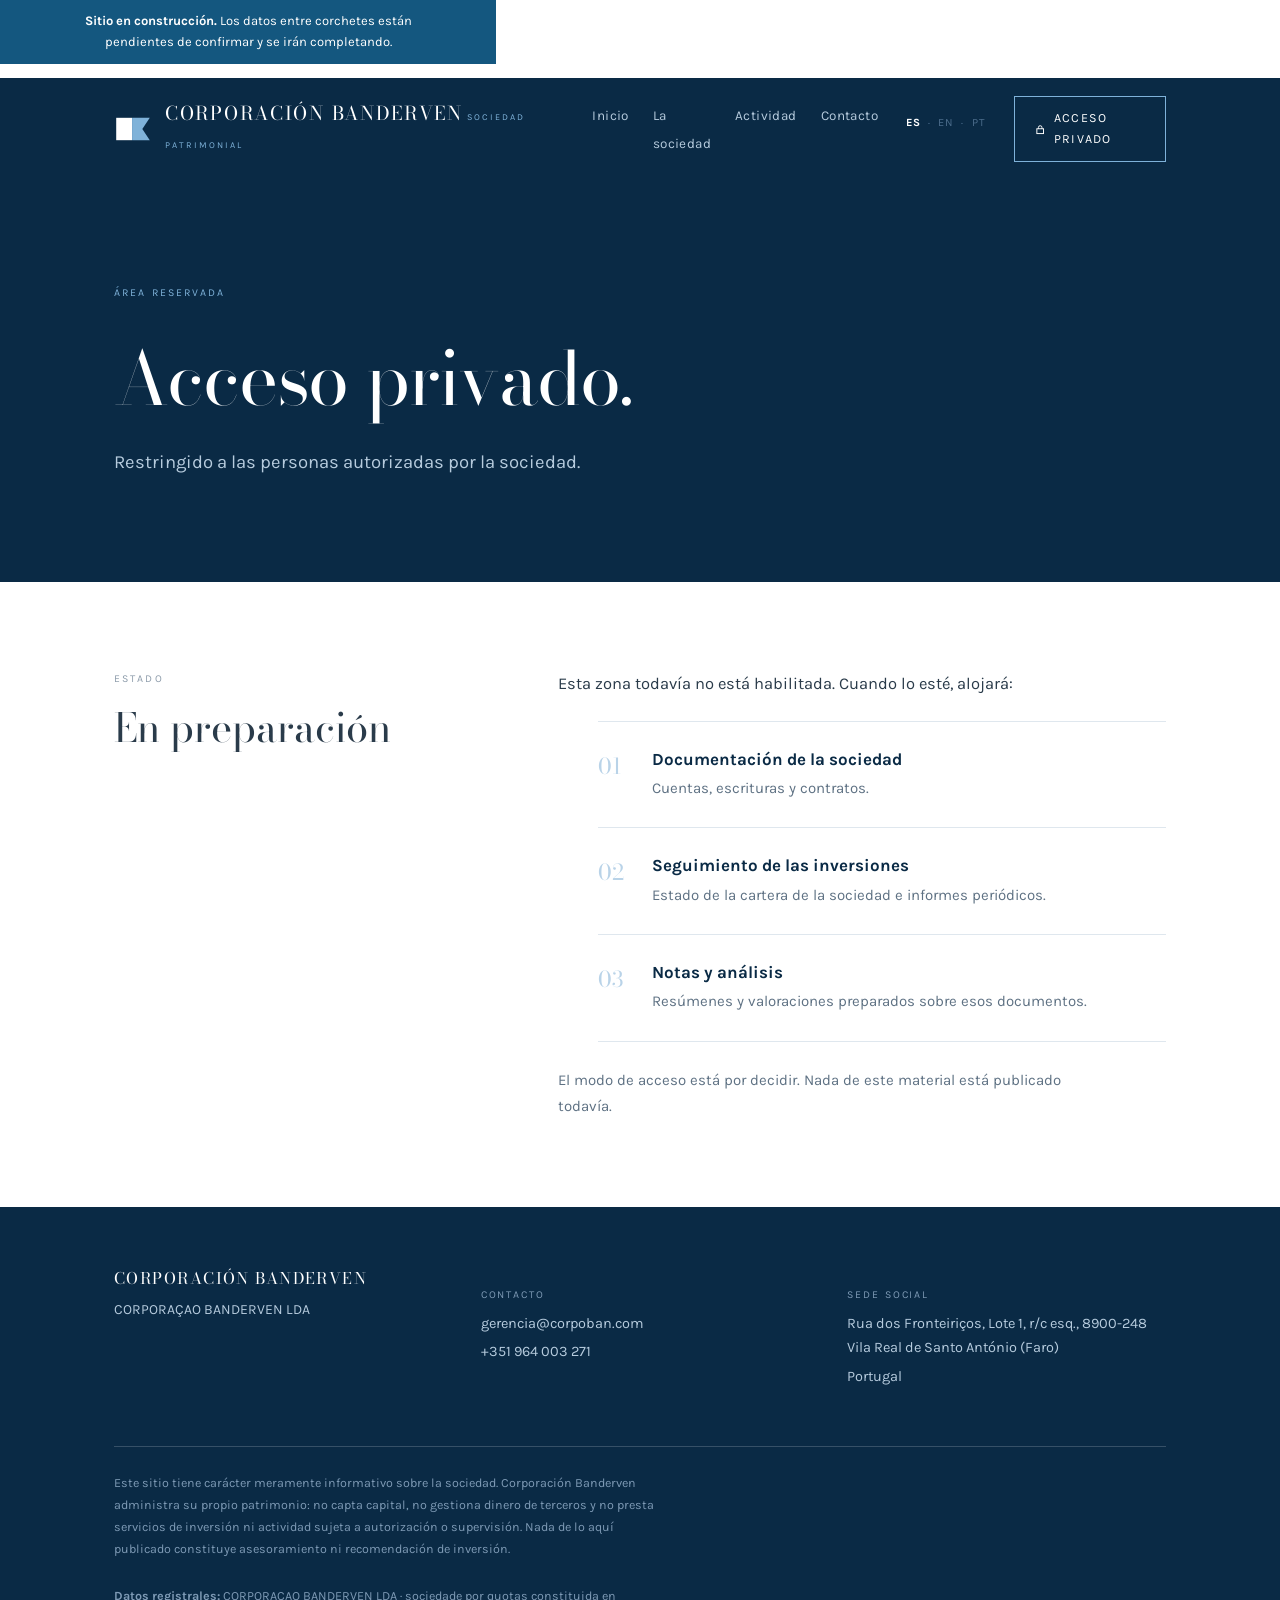
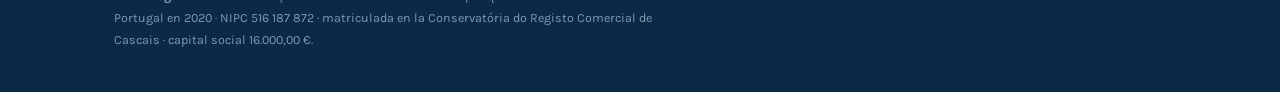
==== acceso-privado.html @ 421eebc5 "Sitio de Corporacion Banderven: 5 paginas con el pie legal completo." ====
<!doctype html>
<html lang="es">
<head>
<meta charset="utf-8">
<meta name="viewport" content="width=device-width, initial-scale=1">
<title>Acceso privado — Corporación Banderven</title>
<meta name="description" content="Área reservada de Corporación Banderven.">
<meta name="robots" content="noindex, nofollow">
<meta name="theme-color" content="#0A2A45">
<link rel="icon" href="assets/marca.svg" type="image/svg+xml">
<link rel="preconnect" href="https://fonts.googleapis.com">
<link rel="preconnect" href="https://fonts.gstatic.com" crossorigin>
<link rel="stylesheet" href="https://fonts.googleapis.com/css2?family=Bodoni+Moda:opsz,wght@6..96,400;6..96,500&amp;family=Karla:wght@400;500;600;700&amp;display=swap">
<link rel="stylesheet" href="assets/estilo.css">
</head>
<body>
<a class="saltar" href="#contenido">Saltar al contenido</a>
  <p class="obra"><strong>Sitio en construcción.</strong> Los datos entre corchetes están pendientes de confirmar y se irán completando.</p>
  <header class="cabecera">
    <div class="envoltura cabecera__barra">
      <a class="marca" href="index.html">
        <svg viewBox="0 0 40 30" role="img" aria-label="Bandera Alfa del código internacional de señales"><title>Bandera Alfa</title><path d="M2 3h17v24H2z" fill="#FFFFFF"></path><path d="M19 3h19l-8 12 8 12H19z" fill="#7FB2D9"></path></svg>
        <span>
          <span class="marca__nombre">CORPORACIÓN BANDERVEN</span>
          <span class="marca__pie">SOCIEDAD PATRIMONIAL</span>
        </span>
      </a>

      <button class="hamburguesa" type="button" aria-expanded="false" aria-controls="nav" aria-label="Abrir el menú">
        <svg viewBox="0 0 20 20" fill="none"><path d="M2 5h16M2 10h16M2 15h16" stroke="currentColor" stroke-width="1.6" stroke-linecap="round"></path></svg>
      </button>

      <nav class="nav" id="nav" data-abierto="no" aria-label="Principal">
        <ul class="nav__enlaces">
          <li><a href="index.html">Inicio</a></li>
          <li><a href="la-sociedad.html">La sociedad</a></li>
          <li><a href="actividad.html">Actividad</a></li>
          <li><a href="contacto.html">Contacto</a></li>
        </ul>
        <p class="idiomas">
          <b>ES</b>
          <span class="idiomas__sep">·</span>
          <span aria-disabled="true" title="Versión en inglés en preparación">EN</span>
          <span class="idiomas__sep">·</span>
          <span aria-disabled="true" title="Versão em português em preparação">PT</span>
        </p>
        <a class="boton" href="acceso-privado.html"><svg viewBox="0 0 14 14" fill="none" aria-hidden="true"><rect x="2.5" y="6" width="9" height="6.5" stroke="currentColor" stroke-width="1.3"></rect><path d="M4.6 6V4.3a2.4 2.4 0 0 1 4.8 0V6" stroke="currentColor" stroke-width="1.3"></path></svg> Acceso privado</a>
      </nav>
    </div>
  </header>
<main id="contenido">
  <section class="portada">
    <div class="envoltura portada__cuerpo">
      <p class="rotulo rotulo--mar">Área reservada</p>
      <h1>Acceso privado.</h1>
      <p class="entradilla">Restringido a las personas autorizadas por la sociedad.</p>
    </div>
  </section>

  <section class="seccion">
    <div class="envoltura dos-columnas dos-columnas--titulo">
      <div><p class="rotulo">Estado</p><h2>En preparación</h2></div>
      <div>
        <p>Esta zona todavía no está habilitada. Cuando lo esté, alojará:</p>
        <ul class="lista-numerada" style="margin-top:22px">
          <li><span class="lista-numerada__n">01</span><div><h3>Documentación de la sociedad</h3>
            <p>Cuentas, escrituras y contratos.</p></div></li>
          <li><span class="lista-numerada__n">02</span><div><h3>Seguimiento de las inversiones</h3>
            <p>Estado de la cartera de la sociedad e informes periódicos.</p></div></li>
          <li><span class="lista-numerada__n">03</span><div><h3>Notas y análisis</h3>
            <p>Resúmenes y valoraciones preparados sobre esos documentos.</p></div></li>
        </ul>
        <p style="margin-top:26px; color:var(--texto-2); font-size:15px">
          El modo de acceso está por decidir. Nada de este material está publicado todavía.
        </p>
      </div>
    </div>
  </section>
</main>
  <footer class="pie">
    <div class="envoltura">
      <div class="pie__rejilla">
        <div>
          <h2>CORPORACIÓN BANDERVEN</h2>
          <p style="font-size:14px">CORPORAÇAO BANDERVEN LDA</p>
        </div>
        <dl>
          <dt>Contacto</dt>
          <dd><a href="mailto:gerencia@corpoban.com">gerencia@corpoban.com</a></dd>
          <dd>+351 964 003 271</dd>
        </dl>
        <dl>
          <dt>Sede social</dt>
          <dd>Rua dos Fronteiriços, Lote 1, r/c esq., 8900-248 Vila Real de Santo António (Faro)</dd>
          <dd>Portugal</dd>
        </dl>
      </div>
      <p class="pie__legal">
        Este sitio tiene carácter meramente informativo sobre la sociedad. Corporación Banderven administra su propio patrimonio: no capta capital, no gestiona dinero de terceros y no presta servicios de inversión ni actividad sujeta a autorización o supervisión. Nada de lo aquí publicado constituye asesoramiento ni recomendación de inversión.
      </p>
      <p class="pie__legal">
        <strong>Datos registrales:</strong> CORPORAÇAO BANDERVEN LDA &middot;
        sociedade por quotas constituida en Portugal en 2020 &middot;
        NIPC 516 187 872 &middot;
        matriculada en la Conservatória do Registo Comercial de Cascais &middot;
        capital social 16.000,00 €.
      </p>
    </div>
  </footer>
<script src="assets/sitio.js" defer></script>
</body>
</html>
---- assets/estilo.css ----
/* ==========================================================================
   Corporación Banderven — hoja de estilo única
   Dirección visual: "C · Marítima", elegida por el cliente el 2026-08-21.
   Navy + blanco + azul de mar. Banderas de señales náuticas como recurso.
   ========================================================================== */

:root {
  /* tinta y mar */
  --tinta:      #0A2A45;
  --tinta-alta: #071E33;
  --mar:        #14577F;
  --espuma:     #7FB2D9;
  --bruma:      #B9D3E8;

  /* papel */
  --papel:      #FFFFFF;
  --papel-2:    #EDF3F8;
  --linea:      #DFE7EE;
  --linea-mar:  rgba(255, 255, 255, 0.18);

  /* texto */
  --texto:      #2A3B4A;
  --texto-2:    #5E7183;
  --texto-3:    #8C9BAA;
  --sobre-mar:  #B6CBDD;
  --sobre-mar-2:#7E9AB5;

  /* huecos de datos que aún no tenemos */
  --hueco:      #93A3B2;
  --hueco-borde:#BDC9D5;
  --hueco-osc:  #7E9AB5;
  --hueco-osc-b:#3C5B79;

  --ancho:      1180px;
  --margen:     clamp(20px, 5vw, 68px);
  --serif:      'Bodoni Moda', Didot, 'Times New Roman', Georgia, serif;
  --sans:       Karla, 'Segoe UI', system-ui, -apple-system, sans-serif;
}

*, *::before, *::after { box-sizing: border-box; }

html { -webkit-text-size-adjust: 100%; scroll-behavior: smooth; }
@media (prefers-reduced-motion: reduce) {
  html { scroll-behavior: auto; }
  *, *::before, *::after { animation-duration: .01ms !important; transition-duration: .01ms !important; }
}

body {
  margin: 0;
  background: var(--papel);
  color: var(--texto);
  font-family: var(--sans);
  font-size: 16.5px;
  line-height: 1.7;
  -webkit-font-smoothing: antialiased;
}

img, svg { max-width: 100%; }
a { color: var(--mar); text-decoration: none; }
a:hover { color: var(--tinta); }
:focus-visible { outline: 3px solid var(--mar); outline-offset: 3px; border-radius: 2px; }

/* ---------- utilidades de composición ---------- */
.envoltura { width: 100%; max-width: var(--ancho); margin-inline: auto; padding-inline: var(--margen); }
.seccion { padding-block: clamp(52px, 8vw, 88px); }
.seccion--papel2 { background: var(--papel-2); }
.seccion--linea { border-top: 1px solid var(--linea); }

.saltar {
  position: absolute; left: -9999px; top: 0;
  background: var(--tinta); color: #fff; padding: 12px 20px; z-index: 100;
}
.saltar:focus { left: 0; }

/* ---------- tipografía ---------- */
.rotulo {
  font-size: 10.5px; letter-spacing: .2em; text-transform: uppercase;
  color: var(--texto-3); margin: 0 0 16px;
}
.rotulo--mar { color: var(--espuma); }

h1, h2, h3 { font-family: var(--serif); font-weight: 400; text-wrap: balance; margin: 0; }
h1 { font-size: clamp(38px, 6.4vw, 74px); line-height: 1.06; letter-spacing: -.015em; }
h2 { font-size: clamp(27px, 3.6vw, 40px); line-height: 1.18; }
h3 { font-size: clamp(19px, 2vw, 22px); line-height: 1.3; }

p { margin: 0 0 1.1em; max-width: 62ch; }
p:last-child { margin-bottom: 0; }
.entradilla { font-size: clamp(16.5px, 2vw, 18.5px); line-height: 1.72; color: var(--texto-2); }

/* dato que todavía no tenemos: se marca, no se inventa */
.hueco { color: var(--hueco); border-bottom: 1px dashed var(--hueco-borde); font-style: normal; }
.hueco--osc { color: var(--hueco-osc); border-bottom-color: var(--hueco-osc-b); }

/* ---------- banderas de señales ---------- */
.banderas { display: flex; gap: 8px; flex-wrap: wrap; }
.banderas svg { width: clamp(26px, 3.4vw, 34px); height: auto; display: block; }

/* ---------- cabecera ---------- */
.cabecera { background: var(--tinta); color: #fff; }
.cabecera__barra {
  display: flex; align-items: center; justify-content: space-between;
  gap: 20px; padding-block: 18px;
}
.marca { display: flex; align-items: center; gap: 13px; color: #fff; }
.marca:hover { color: #fff; }
.marca svg { width: 38px; height: 28px; flex-shrink: 0; }
.marca__nombre {
  font-family: var(--serif); font-size: clamp(14px, 2.1vw, 19px);
  letter-spacing: .09em; line-height: 1.15;
}
.marca__pie { font-size: 9px; letter-spacing: .22em; color: var(--espuma); margin-top: 3px; }

.nav { display: flex; align-items: center; gap: 28px; }
.nav__enlaces { display: flex; gap: 24px; list-style: none; margin: 0; padding: 0; }
.nav__enlaces a { color: var(--sobre-mar); font-size: 13.5px; letter-spacing: .03em; padding-block: 4px; }
.nav__enlaces a:hover { color: #fff; }
.nav__enlaces a[aria-current="page"] { color: #fff; border-bottom: 2px solid var(--espuma); }

.idiomas { display: flex; align-items: center; gap: 7px; font-size: 11px; letter-spacing: .1em; }
.idiomas__sep { color: #4E6F8E; }
.idiomas b { color: #fff; font-weight: 700; }
.idiomas span[aria-disabled] { color: #4E6F8E; cursor: not-allowed; }

.boton {
  display: inline-flex; align-items: center; gap: 9px;
  font-size: 12.5px; letter-spacing: .09em; text-transform: uppercase;
  padding: 11px 20px; border: 1px solid var(--espuma); color: #fff;
  transition: background .18s ease, color .18s ease;
}
.boton:hover { background: var(--espuma); color: var(--tinta); }
.boton svg { width: 13px; height: 13px; }
.boton--solido { background: var(--tinta); border-color: var(--tinta); color: #fff; }
.boton--solido:hover { background: var(--mar); border-color: var(--mar); color: #fff; }

.hamburguesa {
  display: none; background: none; border: 1px solid var(--linea-mar);
  color: #fff; padding: 9px 11px; cursor: pointer;
}
.hamburguesa svg { width: 20px; height: 20px; display: block; }

/* ---------- portada ---------- */
.portada { position: relative; background: var(--tinta); color: #fff; overflow: hidden; }
.portada__fondo {
  position: absolute; inset: 0; width: 100%; height: 100%;
  opacity: .3; pointer-events: none;
}
.portada__cuerpo { position: relative; padding-block: clamp(60px, 11vw, 104px); }
.portada h1 { color: #fff; margin-block: clamp(26px, 4vw, 38px) clamp(20px, 3vw, 28px); }
.portada .entradilla { color: var(--sobre-mar); max-width: 56ch; }
.portada__acciones { display: flex; flex-wrap: wrap; gap: 14px; margin-top: clamp(26px, 4vw, 36px); }

/* ---------- tira de datos ---------- */
.datos { display: grid; grid-template-columns: repeat(3, minmax(0, 1fr)); border-bottom: 1px solid var(--linea); }
.datos > div { padding: clamp(24px, 3.4vw, 38px) var(--margen); border-right: 1px solid var(--linea); }
.datos > div:last-child { border-right: 0; }
.datos dt { font-size: 10.5px; letter-spacing: .2em; text-transform: uppercase; color: var(--texto-3); margin-bottom: 8px; }
.datos dd { font-family: var(--serif); font-size: clamp(21px, 2.6vw, 30px); color: var(--tinta); margin: 0; }

/* ---------- rejillas ---------- */
.dos-columnas { display: grid; grid-template-columns: repeat(2, minmax(0, 1fr)); gap: clamp(32px, 5vw, 72px); }
.dos-columnas--titulo { grid-template-columns: minmax(0, 1fr) minmax(0, 1.6fr); }

.lista-numerada { display: flex; flex-direction: column; }
.lista-numerada > li { display: flex; gap: 20px; padding-block: 26px; border-top: 1px solid var(--linea); list-style: none; }
.lista-numerada > li:last-child { border-bottom: 1px solid var(--linea); }
.lista-numerada__n { font-family: var(--serif); font-size: 22px; color: var(--bruma); min-width: 34px; }
.lista-numerada h3 { font-family: var(--sans); font-size: 17px; font-weight: 700; color: var(--tinta); margin-bottom: 6px; }
.lista-numerada p { font-size: 15px; line-height: 1.72; color: var(--texto-2); }
.lista-numerada ul { margin: 0; padding: 0; list-style: none; }

/* lo que la sociedad NO hace */
.negativas { margin: 0; padding: 0; list-style: none; border-top: 1px solid var(--linea); }
.negativas li {
  display: flex; gap: 16px; align-items: flex-start;
  padding-block: 20px; border-bottom: 1px solid var(--linea);
}
.negativas svg { width: 20px; height: 20px; flex-shrink: 0; margin-top: 3px; color: var(--mar); }
.negativas strong { color: var(--tinta); font-weight: 700; }
.negativas span { color: var(--texto-2); font-size: 15.5px; }

/* ---------- llamada al área reservada ---------- */
.reservada {
  display: flex; align-items: center; justify-content: space-between;
  gap: clamp(24px, 5vw, 64px); flex-wrap: wrap;
  background: var(--papel-2); padding: clamp(34px, 5vw, 60px) var(--margen);
}
.reservada__texto { display: flex; align-items: center; gap: 26px; max-width: 680px; }
.reservada__bandera { width: 52px; height: 38px; flex-shrink: 0; }

/* ---------- pie ---------- */
.pie { background: var(--tinta); color: var(--sobre-mar); padding-block: clamp(44px, 6vw, 62px) 40px; }
.pie__rejilla {
  display: grid; grid-template-columns: repeat(3, minmax(0, 1fr));
  gap: clamp(28px, 4vw, 48px); padding-bottom: 36px; border-bottom: 1px solid var(--linea-mar);
}
.pie h2 { font-size: 16px; letter-spacing: .09em; color: #fff; margin-bottom: 10px; }
.pie dt { font-size: 10.5px; letter-spacing: .18em; text-transform: uppercase; color: var(--sobre-mar-2); margin-bottom: 8px; }
.pie dd { margin: 0 0 4px; font-size: 14.5px; }
.pie a { color: var(--sobre-mar); border-bottom: 1px solid transparent; }
.pie a:hover { color: #fff; border-bottom-color: var(--espuma); }
.pie__legal { font-size: 12.5px; line-height: 1.75; color: var(--sobre-mar-2); margin-top: 26px; max-width: 78ch; }

/* ---------- aviso de obra ---------- */
.obra {
  background: var(--mar); color: #fff; font-size: 13px; line-height: 1.6;
  padding: 11px var(--margen); text-align: center;
}
.obra strong { font-weight: 700; }

/* ==========================================================================
   Móvil. El padre del cliente la va a abrir en el teléfono, así que esto
   no es un extra: es la mitad del encargo.
   ========================================================================== */
@media (max-width: 900px) {
  .dos-columnas, .dos-columnas--titulo { grid-template-columns: minmax(0, 1fr); }
  .datos { grid-template-columns: minmax(0, 1fr); }
  .datos > div { border-right: 0; border-bottom: 1px solid var(--linea); }
  .datos > div:last-child { border-bottom: 0; }
  .pie__rejilla { grid-template-columns: minmax(0, 1fr); }
}

@media (max-width: 780px) {
  .hamburguesa { display: block; }
  .nav {
    display: none; position: absolute; left: 0; right: 0; top: 100%;
    z-index: 40; flex-direction: column; align-items: stretch; gap: 0;
    background: var(--tinta-alta); border-top: 1px solid var(--linea-mar);
    padding: 8px var(--margen) 22px;
  }
  .cabecera { position: relative; }
  .nav[data-abierto="si"] { display: flex; }
  .nav__enlaces { flex-direction: column; gap: 0; }
  .nav__enlaces a { display: block; padding-block: 14px; border-bottom: 1px solid var(--linea-mar); font-size: 15px; }
  .nav__enlaces a[aria-current="page"] { border-bottom-color: var(--espuma); }
  .idiomas { padding-block: 16px; }
  .nav .boton { justify-content: center; margin-top: 4px; }
  .reservada__texto { flex-direction: column; align-items: flex-start; gap: 18px; }
  .reservada .boton { width: 100%; justify-content: center; }
}
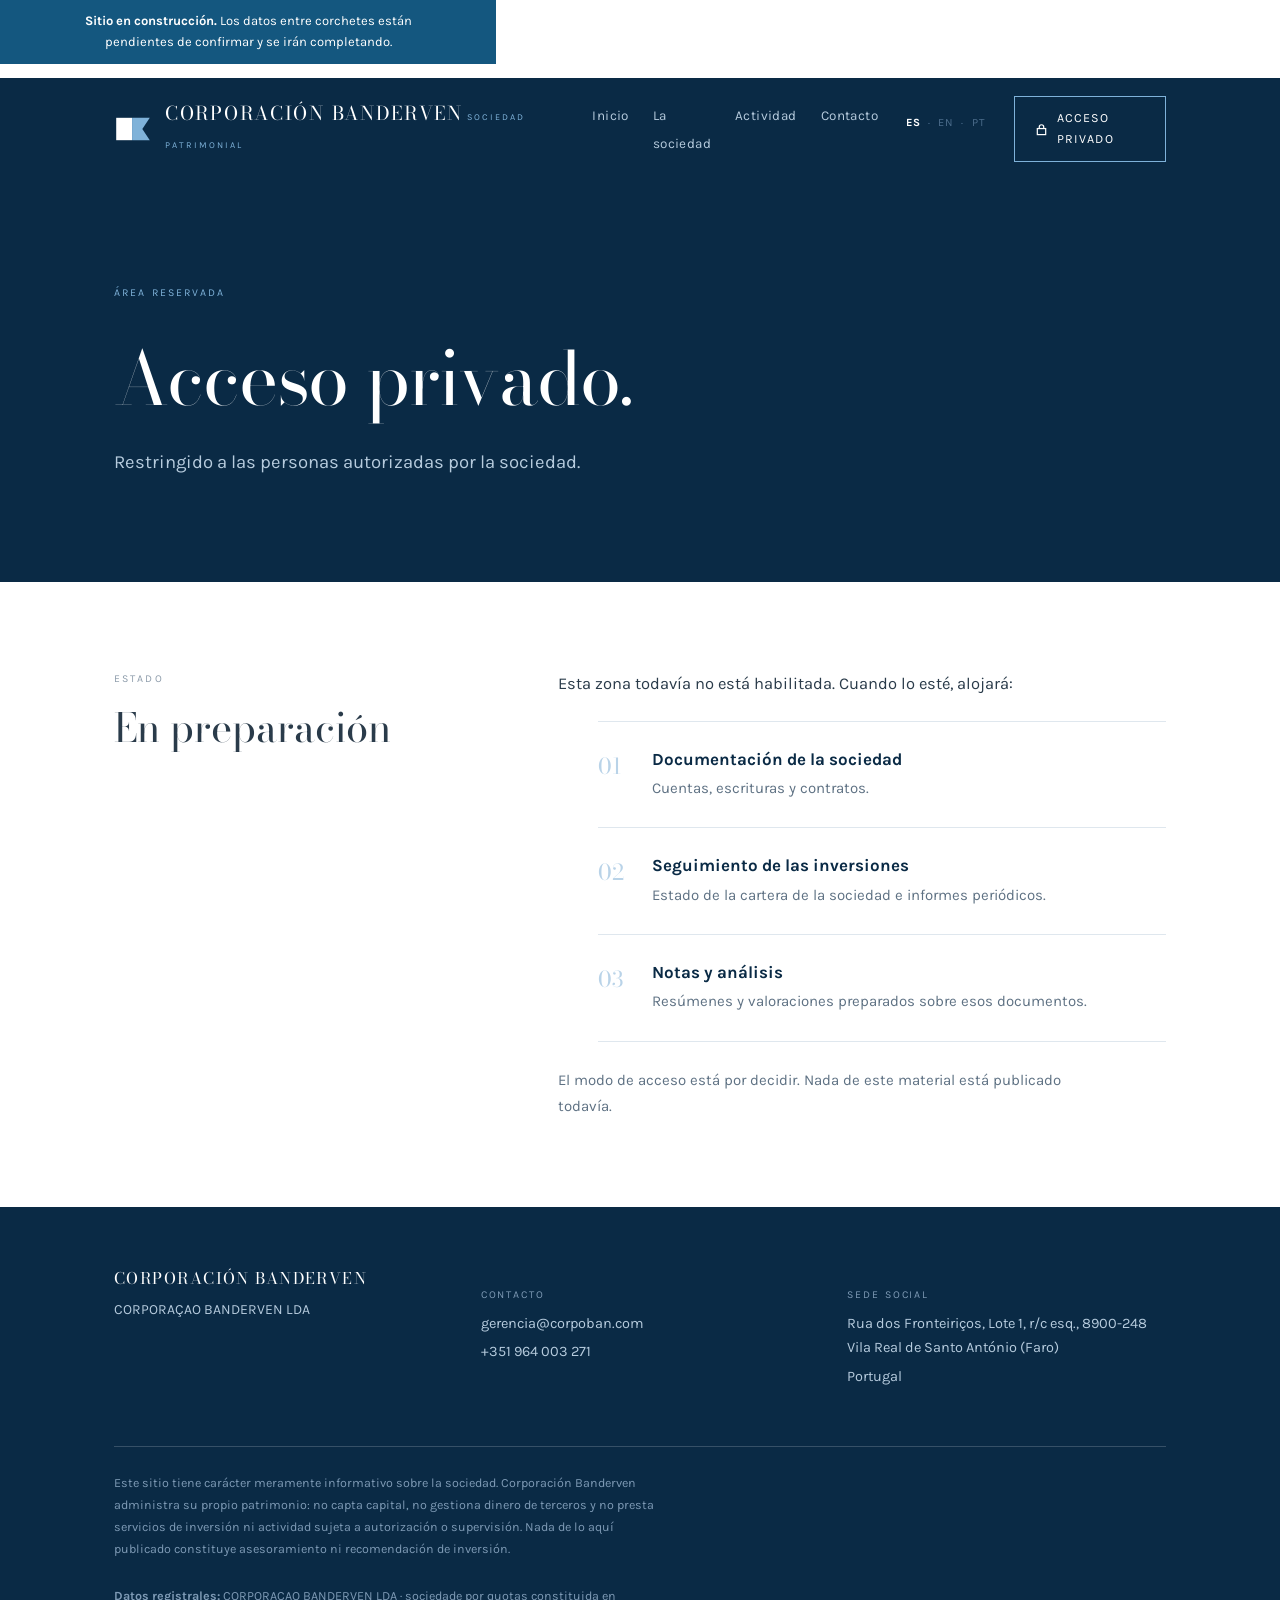
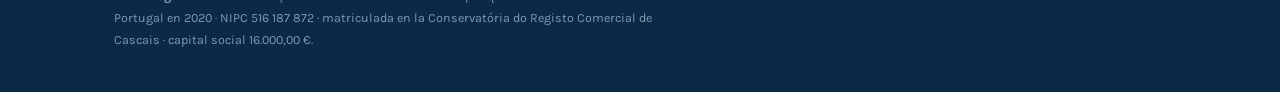
==== commit af27d90d: "Los iconos llevan su tamano encima: fuera de un boton la flecha se estiraba a todo el ancho." ====
--- a/acceso-privado.html
+++ b/acceso-privado.html
@@ -44,7 +44,7 @@
           <span class="idiomas__sep">·</span>
           <span aria-disabled="true" title="Versão em português em preparação">PT</span>
         </p>
-        <a class="boton" href="acceso-privado.html"><svg viewBox="0 0 14 14" fill="none" aria-hidden="true"><rect x="2.5" y="6" width="9" height="6.5" stroke="currentColor" stroke-width="1.3"></rect><path d="M4.6 6V4.3a2.4 2.4 0 0 1 4.8 0V6" stroke="currentColor" stroke-width="1.3"></path></svg> Acceso privado</a>
+        <a class="boton" href="acceso-privado.html"><svg class="icono" width="13" height="13" viewBox="0 0 14 14" fill="none" aria-hidden="true"><rect x="2.5" y="6" width="9" height="6.5" stroke="currentColor" stroke-width="1.3"></rect><path d="M4.6 6V4.3a2.4 2.4 0 0 1 4.8 0V6" stroke="currentColor" stroke-width="1.3"></path></svg> Acceso privado</a>
       </nav>
     </div>
   </header>
--- a/assets/estilo.css
+++ b/assets/estilo.css
@@ -130,6 +130,14 @@
 }
 .boton:hover { background: var(--espuma); color: var(--tinta); }
 .boton svg { width: 13px; height: 13px; }
+
+/* Suelo de seguridad para los iconos en linea: sin esto, un icono usado FUERA de un
+   contexto con tamano (p. ej. dentro de un enlace de texto normal) se estira a todo
+   el ancho por la regla `svg { max-width: 100% }` de arriba. Paso el 2026-08-22 en la
+   portada, con una flecha de 600 px. El tamano tambien va como atributo en el propio
+   SVG; esto es el cinturon ademas de los tirantes. */
+.icono { flex-shrink: 0; vertical-align: -2px; }
+p .icono, li .icono { width: 15px; height: 15px; }
 .boton--solido { background: var(--tinta); border-color: var(--tinta); color: #fff; }
 .boton--solido:hover { background: var(--mar); border-color: var(--mar); color: #fff; }
 
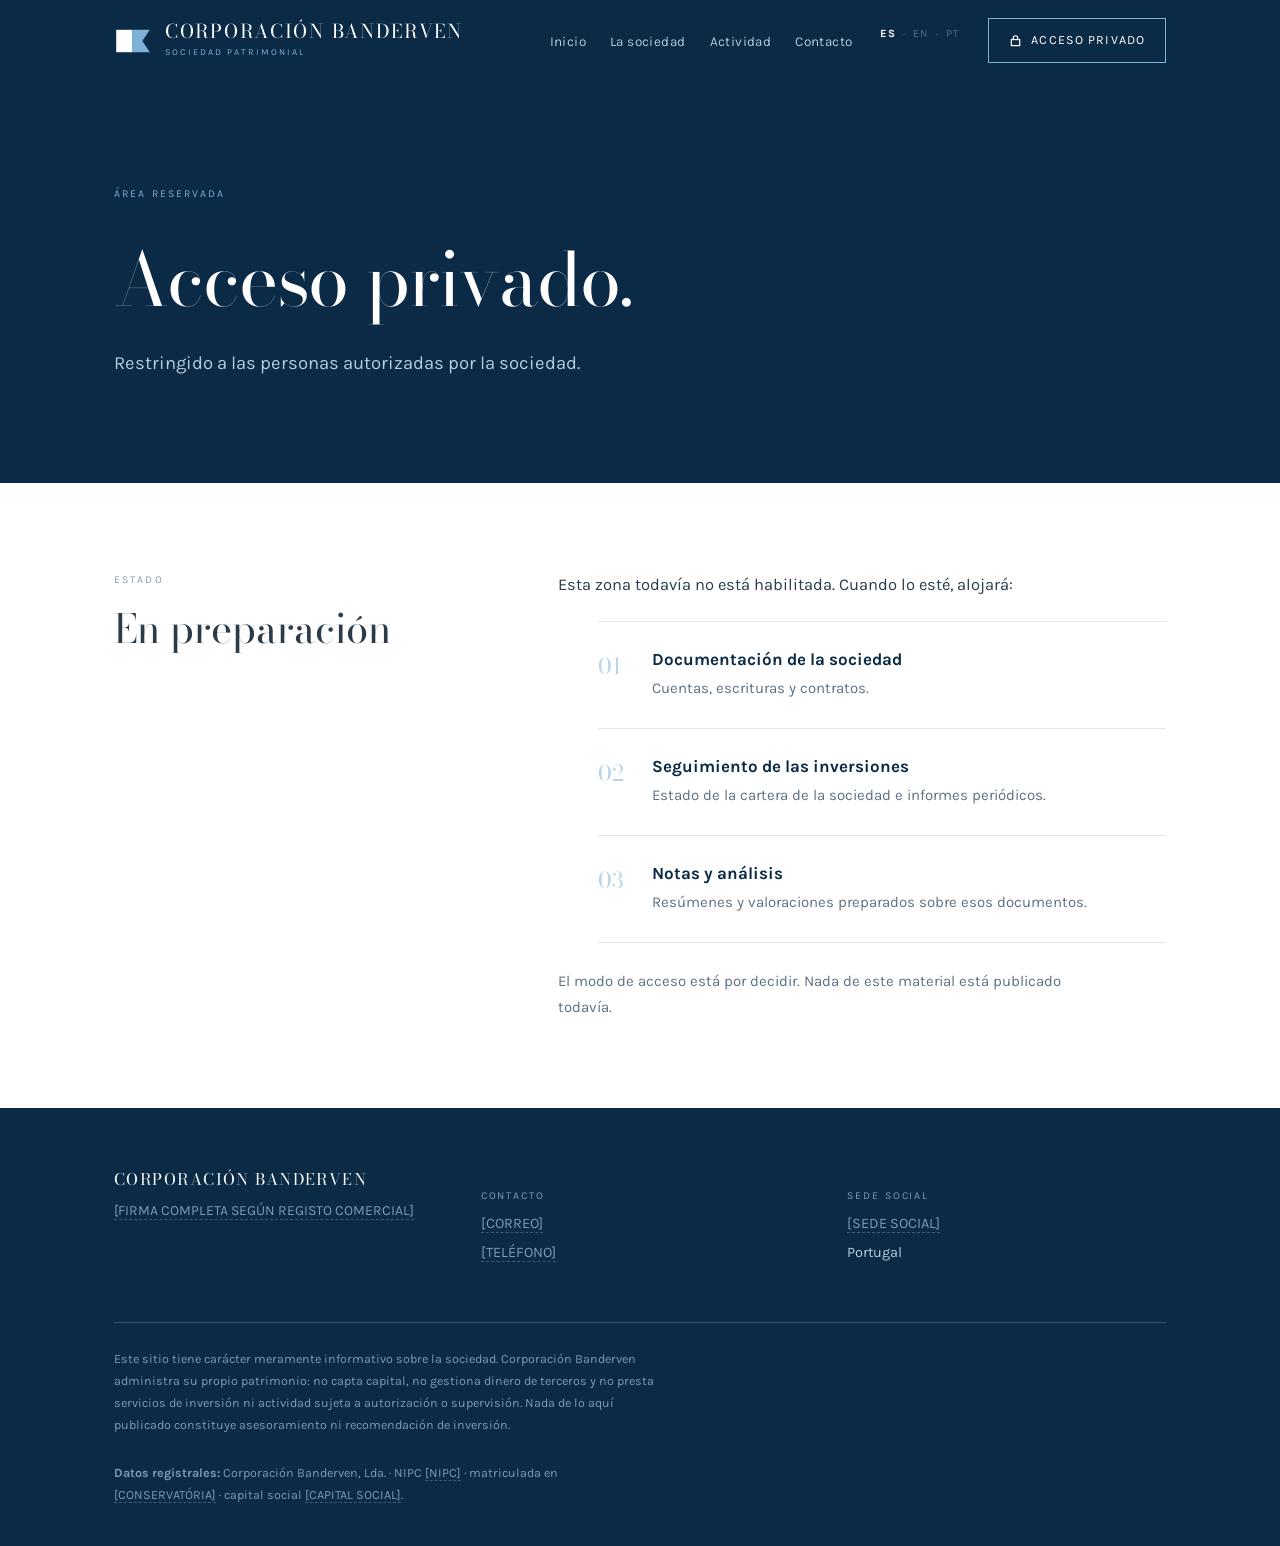
==== commit 4d591591: "Listo para revision de terceros: sin corchetes y con la cabecera alineada. Fuera el aviso de 'Sitio " ====
--- a/acceso-privado.html
+++ b/acceso-privado.html
@@ -15,7 +15,6 @@
 </head>
 <body>
 <a class="saltar" href="#contenido">Saltar al contenido</a>
-  <p class="obra"><strong>Sitio en construcción.</strong> Los datos entre corchetes están pendientes de confirmar y se irán completando.</p>
   <header class="cabecera">
     <div class="envoltura cabecera__barra">
       <a class="marca" href="index.html">
@@ -44,7 +43,7 @@
           <span class="idiomas__sep">·</span>
           <span aria-disabled="true" title="Versão em português em preparação">PT</span>
         </p>
-        <a class="boton" href="acceso-privado.html"><svg class="icono" width="13" height="13" viewBox="0 0 14 14" fill="none" aria-hidden="true"><rect x="2.5" y="6" width="9" height="6.5" stroke="currentColor" stroke-width="1.3"></rect><path d="M4.6 6V4.3a2.4 2.4 0 0 1 4.8 0V6" stroke="currentColor" stroke-width="1.3"></path></svg> Acceso privado</a>
+        <a class="boton" href="acceso-privado.html"><svg viewBox="0 0 14 14" fill="none" aria-hidden="true"><rect x="2.5" y="6" width="9" height="6.5" stroke="currentColor" stroke-width="1.3"></rect><path d="M4.6 6V4.3a2.4 2.4 0 0 1 4.8 0V6" stroke="currentColor" stroke-width="1.3"></path></svg> Acceso privado</a>
       </nav>
     </div>
   </header>
@@ -82,16 +81,16 @@
       <div class="pie__rejilla">
         <div>
           <h2>CORPORACIÓN BANDERVEN</h2>
-          <p style="font-size:14px">CORPORAÇAO BANDERVEN LDA</p>
+          <p style="font-size:14px"><span class="hueco hueco--osc">[FIRMA COMPLETA SEGÚN REGISTO COMERCIAL]</span></p>
         </div>
         <dl>
           <dt>Contacto</dt>
-          <dd><a href="mailto:gerencia@corpoban.com">gerencia@corpoban.com</a></dd>
-          <dd>+351 964 003 271</dd>
+          <dd><span class="hueco hueco--osc">[CORREO]</span></dd>
+          <dd><span class="hueco hueco--osc">[TELÉFONO]</span></dd>
         </dl>
         <dl>
           <dt>Sede social</dt>
-          <dd>Rua dos Fronteiriços, Lote 1, r/c esq., 8900-248 Vila Real de Santo António (Faro)</dd>
+          <dd><span class="hueco hueco--osc">[SEDE SOCIAL]</span></dd>
           <dd>Portugal</dd>
         </dl>
       </div>
@@ -99,11 +98,10 @@
         Este sitio tiene carácter meramente informativo sobre la sociedad. Corporación Banderven administra su propio patrimonio: no capta capital, no gestiona dinero de terceros y no presta servicios de inversión ni actividad sujeta a autorización o supervisión. Nada de lo aquí publicado constituye asesoramiento ni recomendación de inversión.
       </p>
       <p class="pie__legal">
-        <strong>Datos registrales:</strong> CORPORAÇAO BANDERVEN LDA &middot;
-        sociedade por quotas constituida en Portugal en 2020 &middot;
-        NIPC 516 187 872 &middot;
-        matriculada en la Conservatória do Registo Comercial de Cascais &middot;
-        capital social 16.000,00 €.
+        <strong>Datos registrales:</strong> Corporación Banderven, Lda. &middot;
+        NIPC <span class="hueco hueco--osc">[NIPC]</span> &middot;
+        matriculada en <span class="hueco hueco--osc">[CONSERVATÓRIA]</span> &middot;
+        capital social <span class="hueco hueco--osc">[CAPITAL SOCIAL]</span>.
       </p>
     </div>
   </footer>
--- a/assets/estilo.css
+++ b/assets/estilo.css
@@ -111,6 +111,25 @@
 }
 .marca__pie { font-size: 9px; letter-spacing: .22em; color: var(--espuma); margin-top: 3px; }
 
+/* --- cabecera: alineacion, 2026-08-26 -------------------------------------
+   Tres defectos que se veian en la barra y los tres son de la misma familia:
+   texto al que nadie le prohibio partirse.
+   1) el bloque de la marca era un <span> INLINE, asi que «SOCIEDAD» se quedaba
+      al lado del nombre y «PATRIMONIAL» caia debajo, y su margin-top no hacia
+      nada (un inline no lo respeta). Pasa a columna.
+   2) «La sociedad» partia en dos lineas y descuadraba la fila entera.
+   3) «Acceso privado» hacia lo mismo dentro de su recuadro.
+   Se arregla en CSS y sin tocar el HTML: la estructura ya era correcta.        */
+.marca > span { display: flex; flex-direction: column; justify-content: center; }
+.marca__nombre, .marca__pie { white-space: nowrap; }
+.marca { flex-shrink: 0; }
+.nav__enlaces a { white-space: nowrap; }
+.boton { white-space: nowrap; }
+.cabecera__barra { gap: 24px; }
+.nav { gap: 22px; flex-wrap: wrap; justify-content: flex-end; }
+.nav__enlaces { gap: 20px; align-items: center; }
+.idiomas { white-space: nowrap; }
+
 .nav { display: flex; align-items: center; gap: 28px; }
 .nav__enlaces { display: flex; gap: 24px; list-style: none; margin: 0; padding: 0; }
 .nav__enlaces a { color: var(--sobre-mar); font-size: 13.5px; letter-spacing: .03em; padding-block: 4px; }
@@ -130,14 +149,6 @@
 }
 .boton:hover { background: var(--espuma); color: var(--tinta); }
 .boton svg { width: 13px; height: 13px; }
-
-/* Suelo de seguridad para los iconos en linea: sin esto, un icono usado FUERA de un
-   contexto con tamano (p. ej. dentro de un enlace de texto normal) se estira a todo
-   el ancho por la regla `svg { max-width: 100% }` de arriba. Paso el 2026-08-22 en la
-   portada, con una flecha de 600 px. El tamano tambien va como atributo en el propio
-   SVG; esto es el cinturon ademas de los tirantes. */
-.icono { flex-shrink: 0; vertical-align: -2px; }
-p .icono, li .icono { width: 15px; height: 15px; }
 .boton--solido { background: var(--tinta); border-color: var(--tinta); color: #fff; }
 .boton--solido:hover { background: var(--mar); border-color: var(--mar); color: #fff; }
 
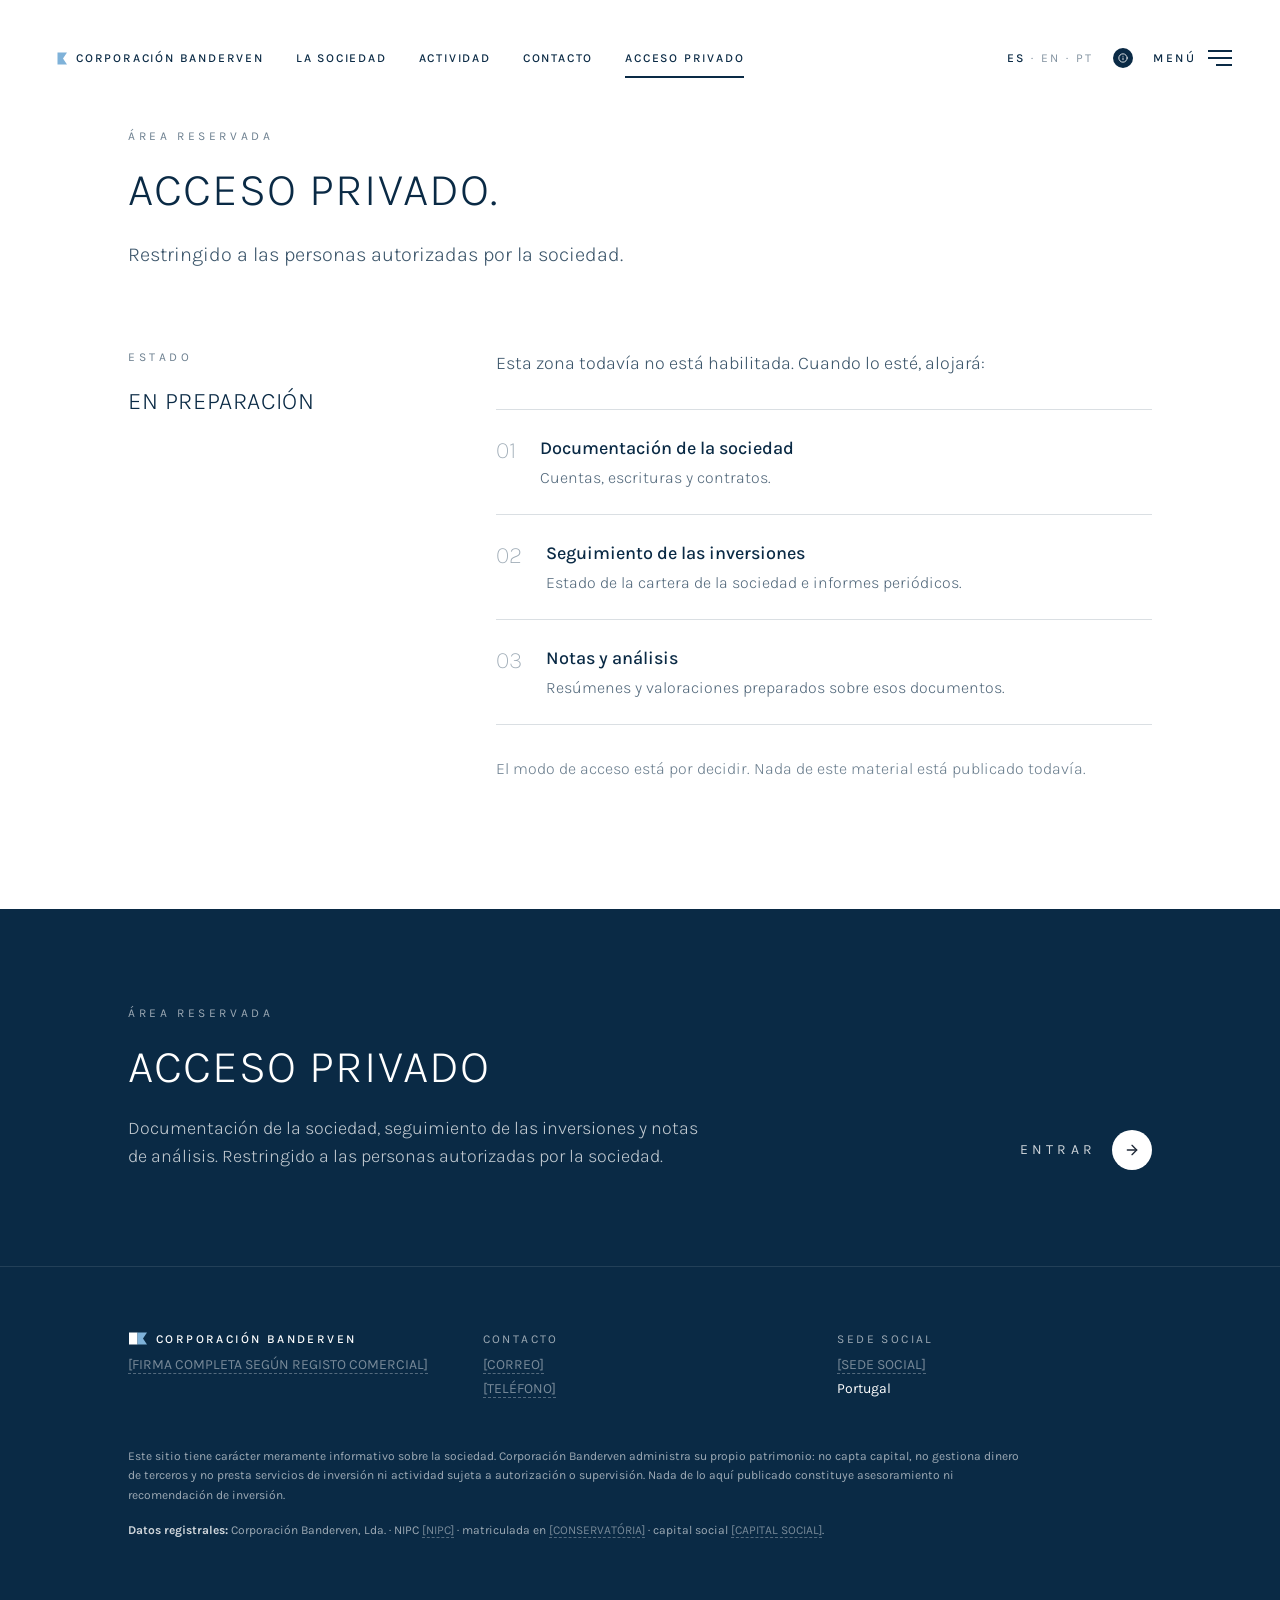
==== commit 440cb053: "La web pasa a una sola pagina: bajo la escena del video van La sociedad, Actividad y Contacto con el" ====
--- a/acceso-privado.html
+++ b/acceso-privado.html
@@ -1,110 +1,21 @@
 <!doctype html>
 <html lang="es">
-<head>
-<meta charset="utf-8">
-<meta name="viewport" content="width=device-width, initial-scale=1">
-<title>Acceso privado — Corporación Banderven</title>
-<meta name="description" content="Área reservada de Corporación Banderven.">
-<meta name="robots" content="noindex, nofollow">
-<meta name="theme-color" content="#0A2A45">
-<link rel="icon" href="assets/marca.svg" type="image/svg+xml">
-<link rel="preconnect" href="https://fonts.googleapis.com">
-<link rel="preconnect" href="https://fonts.gstatic.com" crossorigin>
-<link rel="stylesheet" href="https://fonts.googleapis.com/css2?family=Bodoni+Moda:opsz,wght@6..96,400;6..96,500&amp;family=Karla:wght@400;500;600;700&amp;display=swap">
-<link rel="stylesheet" href="assets/estilo.css">
-</head>
-<body>
-<a class="saltar" href="#contenido">Saltar al contenido</a>
-  <header class="cabecera">
-    <div class="envoltura cabecera__barra">
-      <a class="marca" href="index.html">
-        <svg viewBox="0 0 40 30" role="img" aria-label="Bandera Alfa del código internacional de señales"><title>Bandera Alfa</title><path d="M2 3h17v24H2z" fill="#FFFFFF"></path><path d="M19 3h19l-8 12 8 12H19z" fill="#7FB2D9"></path></svg>
-        <span>
-          <span class="marca__nombre">CORPORACIÓN BANDERVEN</span>
-          <span class="marca__pie">SOCIEDAD PATRIMONIAL</span>
-        </span>
-      </a>
-
-      <button class="hamburguesa" type="button" aria-expanded="false" aria-controls="nav" aria-label="Abrir el menú">
-        <svg viewBox="0 0 20 20" fill="none"><path d="M2 5h16M2 10h16M2 15h16" stroke="currentColor" stroke-width="1.6" stroke-linecap="round"></path></svg>
-      </button>
-
-      <nav class="nav" id="nav" data-abierto="no" aria-label="Principal">
-        <ul class="nav__enlaces">
-          <li><a href="index.html">Inicio</a></li>
-          <li><a href="la-sociedad.html">La sociedad</a></li>
-          <li><a href="actividad.html">Actividad</a></li>
-          <li><a href="contacto.html">Contacto</a></li>
-        </ul>
-        <p class="idiomas">
-          <b>ES</b>
-          <span class="idiomas__sep">·</span>
-          <span aria-disabled="true" title="Versión en inglés en preparación">EN</span>
-          <span class="idiomas__sep">·</span>
-          <span aria-disabled="true" title="Versão em português em preparação">PT</span>
-        </p>
-        <a class="boton" href="acceso-privado.html"><svg viewBox="0 0 14 14" fill="none" aria-hidden="true"><rect x="2.5" y="6" width="9" height="6.5" stroke="currentColor" stroke-width="1.3"></rect><path d="M4.6 6V4.3a2.4 2.4 0 0 1 4.8 0V6" stroke="currentColor" stroke-width="1.3"></path></svg> Acceso privado</a>
-      </nav>
-    </div>
-  </header>
-<main id="contenido">
-  <section class="portada">
-    <div class="envoltura portada__cuerpo">
-      <p class="rotulo rotulo--mar">Área reservada</p>
-      <h1>Acceso privado.</h1>
-      <p class="entradilla">Restringido a las personas autorizadas por la sociedad.</p>
-    </div>
-  </section>
-
-  <section class="seccion">
-    <div class="envoltura dos-columnas dos-columnas--titulo">
-      <div><p class="rotulo">Estado</p><h2>En preparación</h2></div>
-      <div>
-        <p>Esta zona todavía no está habilitada. Cuando lo esté, alojará:</p>
-        <ul class="lista-numerada" style="margin-top:22px">
-          <li><span class="lista-numerada__n">01</span><div><h3>Documentación de la sociedad</h3>
-            <p>Cuentas, escrituras y contratos.</p></div></li>
-          <li><span class="lista-numerada__n">02</span><div><h3>Seguimiento de las inversiones</h3>
-            <p>Estado de la cartera de la sociedad e informes periódicos.</p></div></li>
-          <li><span class="lista-numerada__n">03</span><div><h3>Notas y análisis</h3>
-            <p>Resúmenes y valoraciones preparados sobre esos documentos.</p></div></li>
-        </ul>
-        <p style="margin-top:26px; color:var(--texto-2); font-size:15px">
-          El modo de acceso está por decidir. Nada de este material está publicado todavía.
-        </p>
-      </div>
-    </div>
-  </section>
-</main>
-  <footer class="pie">
-    <div class="envoltura">
-      <div class="pie__rejilla">
-        <div>
-          <h2>CORPORACIÓN BANDERVEN</h2>
-          <p style="font-size:14px"><span class="hueco hueco--osc">[FIRMA COMPLETA SEGÚN REGISTO COMERCIAL]</span></p>
-        </div>
-        <dl>
-          <dt>Contacto</dt>
-          <dd><span class="hueco hueco--osc">[CORREO]</span></dd>
-          <dd><span class="hueco hueco--osc">[TELÉFONO]</span></dd>
-        </dl>
-        <dl>
-          <dt>Sede social</dt>
-          <dd><span class="hueco hueco--osc">[SEDE SOCIAL]</span></dd>
-          <dd>Portugal</dd>
-        </dl>
-      </div>
-      <p class="pie__legal">
-        Este sitio tiene carácter meramente informativo sobre la sociedad. Corporación Banderven administra su propio patrimonio: no capta capital, no gestiona dinero de terceros y no presta servicios de inversión ni actividad sujeta a autorización o supervisión. Nada de lo aquí publicado constituye asesoramiento ni recomendación de inversión.
-      </p>
-      <p class="pie__legal">
-        <strong>Datos registrales:</strong> Corporación Banderven, Lda. &middot;
-        NIPC <span class="hueco hueco--osc">[NIPC]</span> &middot;
-        matriculada en <span class="hueco hueco--osc">[CONSERVATÓRIA]</span> &middot;
-        capital social <span class="hueco hueco--osc">[CAPITAL SOCIAL]</span>.
-      </p>
-    </div>
-  </footer>
-<script src="assets/sitio.js" defer></script>
-</body>
+  <head>
+    <meta charset="utf-8" />
+    <meta name="viewport" content="width=device-width, initial-scale=1" />
+    <title>Acceso privado — Corporación Banderven</title>
+    <meta name="description" content="Área reservada de Corporación Banderven. Restringido a las personas autorizadas por la sociedad." />
+    <meta name="robots" content="noindex, nofollow" />
+    <meta name="theme-color" content="#0A2A45" />
+    <link rel="icon" href="assets/marca.svg" type="image/svg+xml" />
+    <link rel="preconnect" href="https://fonts.googleapis.com" />
+    <link rel="preconnect" href="https://fonts.gstatic.com" crossorigin />
+    <link rel="stylesheet" href="https://fonts.googleapis.com/css2?family=Karla:wght@200..800&display=swap" />
+    <script type="module" crossorigin src="./assets/acceso-DJQ9Eiyh.js"></script>
+    <link rel="modulepreload" crossorigin href="./assets/index-RKZz6kZc.js">
+    <link rel="stylesheet" crossorigin href="./assets/index-BYpGmpX5.css">
+  </head>
+  <body>
+    <div id="root"></div>
+  </body>
 </html>
--- a/assets/index-BYpGmpX5.css
+++ b/assets/index-BYpGmpX5.css
@@ -0,0 +1 @@
+*,:before,:after{--tw-border-spacing-x: 0;--tw-border-spacing-y: 0;--tw-translate-x: 0;--tw-translate-y: 0;--tw-rotate: 0;--tw-skew-x: 0;--tw-skew-y: 0;--tw-scale-x: 1;--tw-scale-y: 1;--tw-pan-x: ;--tw-pan-y: ;--tw-pinch-zoom: ;--tw-scroll-snap-strictness: proximity;--tw-gradient-from-position: ;--tw-gradient-via-position: ;--tw-gradient-to-position: ;--tw-ordinal: ;--tw-slashed-zero: ;--tw-numeric-figure: ;--tw-numeric-spacing: ;--tw-numeric-fraction: ;--tw-ring-inset: ;--tw-ring-offset-width: 0px;--tw-ring-offset-color: #fff;--tw-ring-color: rgb(59 130 246 / .5);--tw-ring-offset-shadow: 0 0 #0000;--tw-ring-shadow: 0 0 #0000;--tw-shadow: 0 0 #0000;--tw-shadow-colored: 0 0 #0000;--tw-blur: ;--tw-brightness: ;--tw-contrast: ;--tw-grayscale: ;--tw-hue-rotate: ;--tw-invert: ;--tw-saturate: ;--tw-sepia: ;--tw-drop-shadow: ;--tw-backdrop-blur: ;--tw-backdrop-brightness: ;--tw-backdrop-contrast: ;--tw-backdrop-grayscale: ;--tw-backdrop-hue-rotate: ;--tw-backdrop-invert: ;--tw-backdrop-opacity: ;--tw-backdrop-saturate: ;--tw-backdrop-sepia: ;--tw-contain-size: ;--tw-contain-layout: ;--tw-contain-paint: ;--tw-contain-style: }::backdrop{--tw-border-spacing-x: 0;--tw-border-spacing-y: 0;--tw-translate-x: 0;--tw-translate-y: 0;--tw-rotate: 0;--tw-skew-x: 0;--tw-skew-y: 0;--tw-scale-x: 1;--tw-scale-y: 1;--tw-pan-x: ;--tw-pan-y: ;--tw-pinch-zoom: ;--tw-scroll-snap-strictness: proximity;--tw-gradient-from-position: ;--tw-gradient-via-position: ;--tw-gradient-to-position: ;--tw-ordinal: ;--tw-slashed-zero: ;--tw-numeric-figure: ;--tw-numeric-spacing: ;--tw-numeric-fraction: ;--tw-ring-inset: ;--tw-ring-offset-width: 0px;--tw-ring-offset-color: #fff;--tw-ring-color: rgb(59 130 246 / .5);--tw-ring-offset-shadow: 0 0 #0000;--tw-ring-shadow: 0 0 #0000;--tw-shadow: 0 0 #0000;--tw-shadow-colored: 0 0 #0000;--tw-blur: ;--tw-brightness: ;--tw-contrast: ;--tw-grayscale: ;--tw-hue-rotate: ;--tw-invert: ;--tw-saturate: ;--tw-sepia: ;--tw-drop-shadow: ;--tw-backdrop-blur: ;--tw-backdrop-brightness: ;--tw-backdrop-contrast: ;--tw-backdrop-grayscale: ;--tw-backdrop-hue-rotate: ;--tw-backdrop-invert: ;--tw-backdrop-opacity: ;--tw-backdrop-saturate: ;--tw-backdrop-sepia: ;--tw-contain-size: ;--tw-contain-layout: ;--tw-contain-paint: ;--tw-contain-style: }*,:before,:after{box-sizing:border-box;border-width:0;border-style:solid;border-color:#e5e7eb}:before,:after{--tw-content: ""}html,:host{line-height:1.5;-webkit-text-size-adjust:100%;-moz-tab-size:4;-o-tab-size:4;tab-size:4;font-family:ui-sans-serif,system-ui,sans-serif,"Apple Color Emoji","Segoe UI Emoji",Segoe UI Symbol,"Noto Color Emoji";font-feature-settings:normal;font-variation-settings:normal;-webkit-tap-highlight-color:transparent}body{margin:0;line-height:inherit}hr{height:0;color:inherit;border-top-width:1px}abbr:where([title]){-webkit-text-decoration:underline dotted;text-decoration:underline dotted}h1,h2,h3,h4,h5,h6{font-size:inherit;font-weight:inherit}a{color:inherit;text-decoration:inherit}b,strong{font-weight:bolder}code,kbd,samp,pre{font-family:ui-monospace,SFMono-Regular,Menlo,Monaco,Consolas,Liberation Mono,Courier New,monospace;font-feature-settings:normal;font-variation-settings:normal;font-size:1em}small{font-size:80%}sub,sup{font-size:75%;line-height:0;position:relative;vertical-align:baseline}sub{bottom:-.25em}sup{top:-.5em}table{text-indent:0;border-color:inherit;border-collapse:collapse}button,input,optgroup,select,textarea{font-family:inherit;font-feature-settings:inherit;font-variation-settings:inherit;font-size:100%;font-weight:inherit;line-height:inherit;letter-spacing:inherit;color:inherit;margin:0;padding:0}button,select{text-transform:none}button,input:where([type=button]),input:where([type=reset]),input:where([type=submit]){-webkit-appearance:button;background-color:transparent;background-image:none}:-moz-focusring{outline:auto}:-moz-ui-invalid{box-shadow:none}progress{vertical-align:baseline}::-webkit-inner-spin-button,::-webkit-outer-spin-button{height:auto}[type=search]{-webkit-appearance:textfield;outline-offset:-2px}::-webkit-search-decoration{-webkit-appearance:none}::-webkit-file-upload-button{-webkit-appearance:button;font:inherit}summary{display:list-item}blockquote,dl,dd,h1,h2,h3,h4,h5,h6,hr,figure,p,pre{margin:0}fieldset{margin:0;padding:0}legend{padding:0}ol,ul,menu{list-style:none;margin:0;padding:0}dialog{padding:0}textarea{resize:vertical}input::-moz-placeholder,textarea::-moz-placeholder{opacity:1;color:#9ca3af}input::placeholder,textarea::placeholder{opacity:1;color:#9ca3af}button,[role=button]{cursor:pointer}:disabled{cursor:default}img,svg,video,canvas,audio,iframe,embed,object{display:block;vertical-align:middle}img,video{max-width:100%;height:auto}[hidden]:where(:not([hidden=until-found])){display:none}.pointer-events-none{pointer-events:none}.pointer-events-auto{pointer-events:auto}.visible{visibility:visible}.fixed{position:fixed}.absolute{position:absolute}.relative{position:relative}.sticky{position:sticky}.inset-0{top:0;right:0;bottom:0;left:0}.inset-x-0{left:0;right:0}.-bottom-3{bottom:-.75rem}.bottom-12{bottom:3rem}.bottom-16{bottom:4rem}.left-0{left:0}.right-0{right:0}.right-6{right:1.5rem}.top-0{top:0}.z-10{z-index:10}.z-20{z-index:20}.z-\[100\]{z-index:100}.mb-4{margin-bottom:1rem}.mb-5{margin-bottom:1.25rem}.mb-8{margin-bottom:2rem}.mt-1{margin-top:.25rem}.mt-12{margin-top:3rem}.mt-16{margin-top:4rem}.mt-2{margin-top:.5rem}.mt-20{margin-top:5rem}.mt-3{margin-top:.75rem}.mt-4{margin-top:1rem}.mt-5{margin-top:1.25rem}.mt-6{margin-top:1.5rem}.mt-8{margin-top:2rem}.block{display:block}.flex{display:flex}.inline-flex{display:inline-flex}.grid{display:grid}.hidden{display:none}.h-1\.5{height:.375rem}.h-10{height:2.5rem}.h-12{height:3rem}.h-2{height:.5rem}.h-5{height:1.25rem}.h-\[15px\]{height:15px}.h-\[2px\]{height:2px}.h-\[500vh\]{height:500vh}.h-full{height:100%}.h-screen{height:100vh}.min-h-\[70vh\]{min-height:70vh}.w-1\.5{width:.375rem}.w-10{width:2.5rem}.w-12{width:3rem}.w-2{width:.5rem}.w-4{width:1rem}.w-5{width:1.25rem}.w-6{width:1.5rem}.w-full{width:100%}.max-w-2xl{max-width:42rem}.max-w-4xl{max-width:56rem}.max-w-\[900px\]{max-width:900px}.max-w-xl{max-width:36rem}.flex-1{flex:1 1 0%}.flex-shrink-0{flex-shrink:0}.transform{transform:translate(var(--tw-translate-x),var(--tw-translate-y)) rotate(var(--tw-rotate)) skew(var(--tw-skew-x)) skewY(var(--tw-skew-y)) scaleX(var(--tw-scale-x)) scaleY(var(--tw-scale-y))}.resize{resize:both}.flex-col{flex-direction:column}.items-start{align-items:flex-start}.items-end{align-items:flex-end}.items-center{align-items:center}.justify-end{justify-content:flex-end}.justify-center{justify-content:center}.justify-between{justify-content:space-between}.gap-10{gap:2.5rem}.gap-12{gap:3rem}.gap-2{gap:.5rem}.gap-3{gap:.75rem}.gap-4{gap:1rem}.gap-5{gap:1.25rem}.gap-6{gap:1.5rem}.gap-8{gap:2rem}.overflow-hidden{overflow:hidden}.rounded-full{border-radius:9999px}.border{border-width:1px}.border-b{border-bottom-width:1px}.border-t{border-top-width:1px}.border-dashed{border-style:dashed}.border-white\/10{border-color:#ffffff1a}.border-white\/15{border-color:#ffffff26}.border-white\/30{border-color:#ffffff4d}.bg-white{--tw-bg-opacity: 1;background-color:rgb(255 255 255 / var(--tw-bg-opacity, 1))}.object-cover{-o-object-fit:cover;object-fit:cover}.px-6{padding-left:1.5rem;padding-right:1.5rem}.px-8{padding-left:2rem;padding-right:2rem}.py-16{padding-top:4rem;padding-bottom:4rem}.py-20{padding-top:5rem;padding-bottom:5rem}.py-24{padding-top:6rem;padding-bottom:6rem}.py-6{padding-top:1.5rem;padding-bottom:1.5rem}.pb-10{padding-bottom:2.5rem}.pb-16{padding-bottom:4rem}.pb-6{padding-bottom:1.5rem}.pt-10{padding-top:2.5rem}.pt-40{padding-top:10rem}.pt-8{padding-top:2rem}.text-center{text-align:center}.text-2xl{font-size:1.5rem;line-height:2rem}.text-5xl{font-size:3rem;line-height:1}.text-base{font-size:1rem;line-height:1.5rem}.text-lg{font-size:1.125rem;line-height:1.75rem}.text-sm{font-size:.875rem;line-height:1.25rem}.text-xl{font-size:1.25rem;line-height:1.75rem}.text-xs{font-size:.75rem;line-height:1rem}.font-extralight{font-weight:200}.font-light{font-weight:300}.font-medium{font-weight:500}.uppercase{text-transform:uppercase}.leading-relaxed{line-height:1.625}.tracking-\[0\.15em\]{letter-spacing:.15em}.tracking-\[0\.2em\]{letter-spacing:.2em}.tracking-\[0\.3em\]{letter-spacing:.3em}.tracking-wide{letter-spacing:.025em}.text-gray-800{--tw-text-opacity: 1;color:rgb(31 41 55 / var(--tw-text-opacity, 1))}.text-white{--tw-text-opacity: 1;color:rgb(255 255 255 / var(--tw-text-opacity, 1))}.text-white\/35{color:#ffffff59}.text-white\/45{color:#ffffff73}.text-white\/60{color:#fff9}.text-white\/75{color:#ffffffbf}.text-white\/80{color:#fffc}.opacity-50{opacity:.5}.transition{transition-property:color,background-color,border-color,text-decoration-color,fill,stroke,opacity,box-shadow,transform,filter,backdrop-filter;transition-timing-function:cubic-bezier(.4,0,.2,1);transition-duration:.15s}.transition-colors{transition-property:color,background-color,border-color,text-decoration-color,fill,stroke;transition-timing-function:cubic-bezier(.4,0,.2,1);transition-duration:.15s}.transition-opacity{transition-property:opacity;transition-timing-function:cubic-bezier(.4,0,.2,1);transition-duration:.15s}.transition-transform{transition-property:transform;transition-timing-function:cubic-bezier(.4,0,.2,1);transition-duration:.15s}.duration-300{transition-duration:.3s}.duration-500{transition-duration:.5s}.ease-out{transition-timing-function:cubic-bezier(0,0,.2,1)}html{scroll-behavior:smooth}@media (prefers-reduced-motion: reduce){html{scroll-behavior:auto}}body{margin:0;overflow-x:hidden;background:#fff;font-family:Karla,Helvetica Neue ME,Helvetica Neue,Helvetica,Arial,sans-serif;-webkit-font-smoothing:antialiased}.hover\:text-white:hover{--tw-text-opacity: 1;color:rgb(255 255 255 / var(--tw-text-opacity, 1))}.hover\:opacity-70:hover{opacity:.7}.group:hover .group-hover\:scale-110{--tw-scale-x: 1.1;--tw-scale-y: 1.1;transform:translate(var(--tw-translate-x),var(--tw-translate-y)) rotate(var(--tw-rotate)) skew(var(--tw-skew-x)) skewY(var(--tw-skew-y)) scaleX(var(--tw-scale-x)) scaleY(var(--tw-scale-y))}@media (min-width: 640px){.sm\:right-8{right:2rem}.sm\:inline{display:inline}.sm\:px-12{padding-left:3rem;padding-right:3rem}.sm\:px-8{padding-left:2rem;padding-right:2rem}.sm\:py-24{padding-top:6rem;padding-bottom:6rem}.sm\:py-32{padding-top:8rem;padding-bottom:8rem}.sm\:pb-20{padding-bottom:5rem}.sm\:pt-12{padding-top:3rem}.sm\:text-2xl{font-size:1.5rem;line-height:2rem}.sm\:text-3xl{font-size:1.875rem;line-height:2.25rem}.sm\:text-6xl{font-size:3.75rem;line-height:1}.sm\:text-base{font-size:1rem;line-height:1.5rem}.sm\:text-lg{font-size:1.125rem;line-height:1.75rem}.sm\:text-xl{font-size:1.25rem;line-height:1.75rem}}@media (min-width: 768px){.md\:right-20{right:5rem}.md\:grid-cols-2{grid-template-columns:repeat(2,minmax(0,1fr))}.md\:grid-cols-3{grid-template-columns:repeat(3,minmax(0,1fr))}.md\:grid-cols-\[1fr_auto\]{grid-template-columns:1fr auto}.md\:grid-cols-\[minmax\(0\,1fr\)_minmax\(0\,2fr\)\]{grid-template-columns:minmax(0,1fr) minmax(0,2fr)}.md\:items-end{align-items:flex-end}.md\:px-12{padding-left:3rem;padding-right:3rem}.md\:px-20{padding-left:5rem;padding-right:5rem}}@media (min-width: 1024px){.lg\:right-32{right:8rem}.lg\:inline{display:inline}.lg\:flex{display:flex}.lg\:hidden{display:none}.lg\:px-32{padding-left:8rem;padding-right:8rem}}
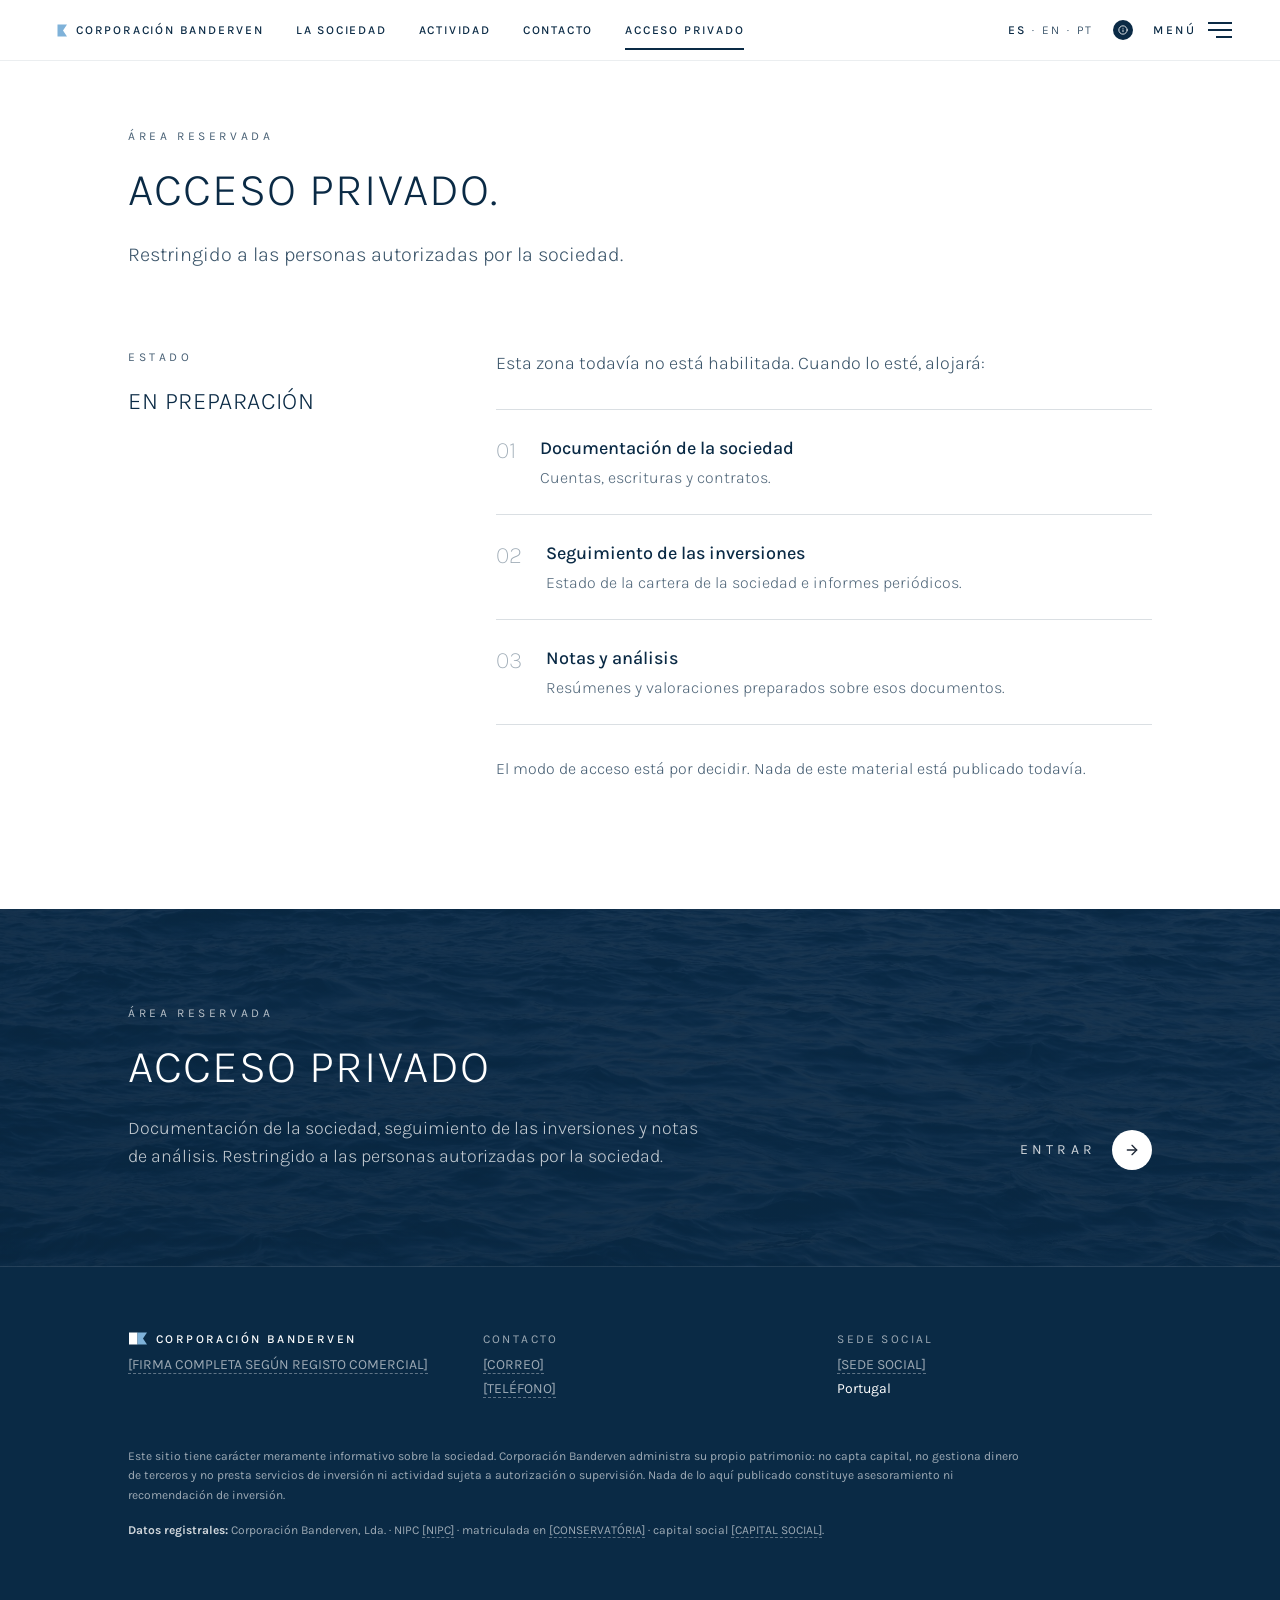
==== commit 7a993946: "El video de la escena se reproduce solo en bucle de ida y vuelta; fotos en los tramos; barra con fon" ====
--- a/acceso-privado.html
+++ b/acceso-privado.html
@@ -11,9 +11,9 @@
     <link rel="preconnect" href="https://fonts.googleapis.com" />
     <link rel="preconnect" href="https://fonts.gstatic.com" crossorigin />
     <link rel="stylesheet" href="https://fonts.googleapis.com/css2?family=Karla:wght@200..800&display=swap" />
-    <script type="module" crossorigin src="./assets/acceso-DJQ9Eiyh.js"></script>
-    <link rel="modulepreload" crossorigin href="./assets/index-RKZz6kZc.js">
-    <link rel="stylesheet" crossorigin href="./assets/index-BYpGmpX5.css">
+    <script type="module" crossorigin src="./assets/acceso-LSHdMUbT.js"></script>
+    <link rel="modulepreload" crossorigin href="./assets/index-Cqgmp0CG.js">
+    <link rel="stylesheet" crossorigin href="./assets/index-CdGD_Lvd.css">
   </head>
   <body>
     <div id="root"></div>
--- a/assets/index-CdGD_Lvd.css
+++ b/assets/index-CdGD_Lvd.css
@@ -0,0 +1 @@
+*,:before,:after{--tw-border-spacing-x: 0;--tw-border-spacing-y: 0;--tw-translate-x: 0;--tw-translate-y: 0;--tw-rotate: 0;--tw-skew-x: 0;--tw-skew-y: 0;--tw-scale-x: 1;--tw-scale-y: 1;--tw-pan-x: ;--tw-pan-y: ;--tw-pinch-zoom: ;--tw-scroll-snap-strictness: proximity;--tw-gradient-from-position: ;--tw-gradient-via-position: ;--tw-gradient-to-position: ;--tw-ordinal: ;--tw-slashed-zero: ;--tw-numeric-figure: ;--tw-numeric-spacing: ;--tw-numeric-fraction: ;--tw-ring-inset: ;--tw-ring-offset-width: 0px;--tw-ring-offset-color: #fff;--tw-ring-color: rgb(59 130 246 / .5);--tw-ring-offset-shadow: 0 0 #0000;--tw-ring-shadow: 0 0 #0000;--tw-shadow: 0 0 #0000;--tw-shadow-colored: 0 0 #0000;--tw-blur: ;--tw-brightness: ;--tw-contrast: ;--tw-grayscale: ;--tw-hue-rotate: ;--tw-invert: ;--tw-saturate: ;--tw-sepia: ;--tw-drop-shadow: ;--tw-backdrop-blur: ;--tw-backdrop-brightness: ;--tw-backdrop-contrast: ;--tw-backdrop-grayscale: ;--tw-backdrop-hue-rotate: ;--tw-backdrop-invert: ;--tw-backdrop-opacity: ;--tw-backdrop-saturate: ;--tw-backdrop-sepia: ;--tw-contain-size: ;--tw-contain-layout: ;--tw-contain-paint: ;--tw-contain-style: }::backdrop{--tw-border-spacing-x: 0;--tw-border-spacing-y: 0;--tw-translate-x: 0;--tw-translate-y: 0;--tw-rotate: 0;--tw-skew-x: 0;--tw-skew-y: 0;--tw-scale-x: 1;--tw-scale-y: 1;--tw-pan-x: ;--tw-pan-y: ;--tw-pinch-zoom: ;--tw-scroll-snap-strictness: proximity;--tw-gradient-from-position: ;--tw-gradient-via-position: ;--tw-gradient-to-position: ;--tw-ordinal: ;--tw-slashed-zero: ;--tw-numeric-figure: ;--tw-numeric-spacing: ;--tw-numeric-fraction: ;--tw-ring-inset: ;--tw-ring-offset-width: 0px;--tw-ring-offset-color: #fff;--tw-ring-color: rgb(59 130 246 / .5);--tw-ring-offset-shadow: 0 0 #0000;--tw-ring-shadow: 0 0 #0000;--tw-shadow: 0 0 #0000;--tw-shadow-colored: 0 0 #0000;--tw-blur: ;--tw-brightness: ;--tw-contrast: ;--tw-grayscale: ;--tw-hue-rotate: ;--tw-invert: ;--tw-saturate: ;--tw-sepia: ;--tw-drop-shadow: ;--tw-backdrop-blur: ;--tw-backdrop-brightness: ;--tw-backdrop-contrast: ;--tw-backdrop-grayscale: ;--tw-backdrop-hue-rotate: ;--tw-backdrop-invert: ;--tw-backdrop-opacity: ;--tw-backdrop-saturate: ;--tw-backdrop-sepia: ;--tw-contain-size: ;--tw-contain-layout: ;--tw-contain-paint: ;--tw-contain-style: }*,:before,:after{box-sizing:border-box;border-width:0;border-style:solid;border-color:#e5e7eb}:before,:after{--tw-content: ""}html,:host{line-height:1.5;-webkit-text-size-adjust:100%;-moz-tab-size:4;-o-tab-size:4;tab-size:4;font-family:ui-sans-serif,system-ui,sans-serif,"Apple Color Emoji","Segoe UI Emoji",Segoe UI Symbol,"Noto Color Emoji";font-feature-settings:normal;font-variation-settings:normal;-webkit-tap-highlight-color:transparent}body{margin:0;line-height:inherit}hr{height:0;color:inherit;border-top-width:1px}abbr:where([title]){-webkit-text-decoration:underline dotted;text-decoration:underline dotted}h1,h2,h3,h4,h5,h6{font-size:inherit;font-weight:inherit}a{color:inherit;text-decoration:inherit}b,strong{font-weight:bolder}code,kbd,samp,pre{font-family:ui-monospace,SFMono-Regular,Menlo,Monaco,Consolas,Liberation Mono,Courier New,monospace;font-feature-settings:normal;font-variation-settings:normal;font-size:1em}small{font-size:80%}sub,sup{font-size:75%;line-height:0;position:relative;vertical-align:baseline}sub{bottom:-.25em}sup{top:-.5em}table{text-indent:0;border-color:inherit;border-collapse:collapse}button,input,optgroup,select,textarea{font-family:inherit;font-feature-settings:inherit;font-variation-settings:inherit;font-size:100%;font-weight:inherit;line-height:inherit;letter-spacing:inherit;color:inherit;margin:0;padding:0}button,select{text-transform:none}button,input:where([type=button]),input:where([type=reset]),input:where([type=submit]){-webkit-appearance:button;background-color:transparent;background-image:none}:-moz-focusring{outline:auto}:-moz-ui-invalid{box-shadow:none}progress{vertical-align:baseline}::-webkit-inner-spin-button,::-webkit-outer-spin-button{height:auto}[type=search]{-webkit-appearance:textfield;outline-offset:-2px}::-webkit-search-decoration{-webkit-appearance:none}::-webkit-file-upload-button{-webkit-appearance:button;font:inherit}summary{display:list-item}blockquote,dl,dd,h1,h2,h3,h4,h5,h6,hr,figure,p,pre{margin:0}fieldset{margin:0;padding:0}legend{padding:0}ol,ul,menu{list-style:none;margin:0;padding:0}dialog{padding:0}textarea{resize:vertical}input::-moz-placeholder,textarea::-moz-placeholder{opacity:1;color:#9ca3af}input::placeholder,textarea::placeholder{opacity:1;color:#9ca3af}button,[role=button]{cursor:pointer}:disabled{cursor:default}img,svg,video,canvas,audio,iframe,embed,object{display:block;vertical-align:middle}img,video{max-width:100%;height:auto}[hidden]:where(:not([hidden=until-found])){display:none}.pointer-events-none{pointer-events:none}.pointer-events-auto{pointer-events:auto}.visible{visibility:visible}.fixed{position:fixed}.absolute{position:absolute}.relative{position:relative}.sticky{position:sticky}.inset-0{top:0;right:0;bottom:0;left:0}.inset-x-0{left:0;right:0}.-bottom-3{bottom:-.75rem}.bottom-12{bottom:3rem}.bottom-16{bottom:4rem}.left-0{left:0}.right-0{right:0}.right-6{right:1.5rem}.top-0{top:0}.z-10{z-index:10}.z-20{z-index:20}.z-\[100\]{z-index:100}.mb-4{margin-bottom:1rem}.mb-5{margin-bottom:1.25rem}.mb-8{margin-bottom:2rem}.mt-1{margin-top:.25rem}.mt-12{margin-top:3rem}.mt-16{margin-top:4rem}.mt-2{margin-top:.5rem}.mt-20{margin-top:5rem}.mt-3{margin-top:.75rem}.mt-4{margin-top:1rem}.mt-5{margin-top:1.25rem}.mt-6{margin-top:1.5rem}.mt-8{margin-top:2rem}.block{display:block}.flex{display:flex}.inline-flex{display:inline-flex}.grid{display:grid}.hidden{display:none}.h-1\.5{height:.375rem}.h-10{height:2.5rem}.h-12{height:3rem}.h-2{height:.5rem}.h-5{height:1.25rem}.h-\[15px\]{height:15px}.h-\[2px\]{height:2px}.h-\[300vh\]{height:300vh}.h-\[46vh\]{height:46vh}.h-full{height:100%}.h-screen{height:100vh}.min-h-\[280px\]{min-height:280px}.min-h-\[70vh\]{min-height:70vh}.w-1\.5{width:.375rem}.w-10{width:2.5rem}.w-12{width:3rem}.w-2{width:.5rem}.w-4{width:1rem}.w-5{width:1.25rem}.w-6{width:1.5rem}.w-full{width:100%}.max-w-2xl{max-width:42rem}.max-w-4xl{max-width:56rem}.max-w-\[900px\]{max-width:900px}.max-w-xl{max-width:36rem}.flex-1{flex:1 1 0%}.flex-shrink-0{flex-shrink:0}.transform{transform:translate(var(--tw-translate-x),var(--tw-translate-y)) rotate(var(--tw-rotate)) skew(var(--tw-skew-x)) skewY(var(--tw-skew-y)) scaleX(var(--tw-scale-x)) scaleY(var(--tw-scale-y))}.resize{resize:both}.flex-col{flex-direction:column}.items-start{align-items:flex-start}.items-end{align-items:flex-end}.items-center{align-items:center}.justify-end{justify-content:flex-end}.justify-center{justify-content:center}.justify-between{justify-content:space-between}.gap-10{gap:2.5rem}.gap-12{gap:3rem}.gap-2{gap:.5rem}.gap-3{gap:.75rem}.gap-4{gap:1rem}.gap-5{gap:1.25rem}.gap-6{gap:1.5rem}.gap-8{gap:2rem}.overflow-hidden{overflow:hidden}.rounded-full{border-radius:9999px}.border{border-width:1px}.border-b{border-bottom-width:1px}.border-t{border-top-width:1px}.border-dashed{border-style:dashed}.border-white\/10{border-color:#ffffff1a}.border-white\/15{border-color:#ffffff26}.border-white\/30{border-color:#ffffff4d}.border-white\/35{border-color:#ffffff59}.border-white\/40{border-color:#fff6}.border-white\/50{border-color:#ffffff80}.border-white\/60{border-color:#fff9}.bg-white{--tw-bg-opacity: 1;background-color:rgb(255 255 255 / var(--tw-bg-opacity, 1))}.bg-white\/50{background-color:#ffffff80}.bg-cover{background-size:cover}.bg-center{background-position:center}.object-cover{-o-object-fit:cover;object-fit:cover}.px-6{padding-left:1.5rem;padding-right:1.5rem}.px-8{padding-left:2rem;padding-right:2rem}.py-16{padding-top:4rem;padding-bottom:4rem}.py-20{padding-top:5rem;padding-bottom:5rem}.py-24{padding-top:6rem;padding-bottom:6rem}.py-6{padding-top:1.5rem;padding-bottom:1.5rem}.pb-10{padding-bottom:2.5rem}.pb-16{padding-bottom:4rem}.pb-5{padding-bottom:1.25rem}.pb-6{padding-bottom:1.5rem}.pt-10{padding-top:2.5rem}.pt-40{padding-top:10rem}.pt-5{padding-top:1.25rem}.pt-8{padding-top:2rem}.text-2xl{font-size:1.5rem;line-height:2rem}.text-5xl{font-size:3rem;line-height:1}.text-base{font-size:1rem;line-height:1.5rem}.text-lg{font-size:1.125rem;line-height:1.75rem}.text-sm{font-size:.875rem;line-height:1.25rem}.text-xl{font-size:1.25rem;line-height:1.75rem}.text-xs{font-size:.75rem;line-height:1rem}.font-extralight{font-weight:200}.font-light{font-weight:300}.font-medium{font-weight:500}.uppercase{text-transform:uppercase}.leading-relaxed{line-height:1.625}.tracking-\[0\.15em\]{letter-spacing:.15em}.tracking-\[0\.2em\]{letter-spacing:.2em}.tracking-\[0\.3em\]{letter-spacing:.3em}.tracking-wide{letter-spacing:.025em}.text-gray-800{--tw-text-opacity: 1;color:rgb(31 41 55 / var(--tw-text-opacity, 1))}.text-white{--tw-text-opacity: 1;color:rgb(255 255 255 / var(--tw-text-opacity, 1))}.text-white\/35{color:#ffffff59}.text-white\/60{color:#fff9}.text-white\/70{color:#ffffffb3}.text-white\/75{color:#ffffffbf}.text-white\/80{color:#fffc}.text-white\/85{color:#ffffffd9}.text-white\/90{color:#ffffffe6}.backdrop-blur-md{--tw-backdrop-blur: blur(12px);-webkit-backdrop-filter:var(--tw-backdrop-blur) var(--tw-backdrop-brightness) var(--tw-backdrop-contrast) var(--tw-backdrop-grayscale) var(--tw-backdrop-hue-rotate) var(--tw-backdrop-invert) var(--tw-backdrop-opacity) var(--tw-backdrop-saturate) var(--tw-backdrop-sepia);backdrop-filter:var(--tw-backdrop-blur) var(--tw-backdrop-brightness) var(--tw-backdrop-contrast) var(--tw-backdrop-grayscale) var(--tw-backdrop-hue-rotate) var(--tw-backdrop-invert) var(--tw-backdrop-opacity) var(--tw-backdrop-saturate) var(--tw-backdrop-sepia)}.transition{transition-property:color,background-color,border-color,text-decoration-color,fill,stroke,opacity,box-shadow,transform,filter,backdrop-filter;transition-timing-function:cubic-bezier(.4,0,.2,1);transition-duration:.15s}.transition-all{transition-property:all;transition-timing-function:cubic-bezier(.4,0,.2,1);transition-duration:.15s}.transition-colors{transition-property:color,background-color,border-color,text-decoration-color,fill,stroke;transition-timing-function:cubic-bezier(.4,0,.2,1);transition-duration:.15s}.transition-opacity{transition-property:opacity;transition-timing-function:cubic-bezier(.4,0,.2,1);transition-duration:.15s}.transition-transform{transition-property:transform;transition-timing-function:cubic-bezier(.4,0,.2,1);transition-duration:.15s}.duration-300{transition-duration:.3s}.duration-500{transition-duration:.5s}.ease-out{transition-timing-function:cubic-bezier(0,0,.2,1)}html{scroll-behavior:smooth}@media (prefers-reduced-motion: reduce){html{scroll-behavior:auto}}body{margin:0;overflow-x:hidden;background:#fff;font-family:Karla,Helvetica Neue ME,Helvetica Neue,Helvetica,Arial,sans-serif;-webkit-font-smoothing:antialiased}.hover\:text-white:hover{--tw-text-opacity: 1;color:rgb(255 255 255 / var(--tw-text-opacity, 1))}.hover\:opacity-70:hover{opacity:.7}.group:hover .group-hover\:scale-110{--tw-scale-x: 1.1;--tw-scale-y: 1.1;transform:translate(var(--tw-translate-x),var(--tw-translate-y)) rotate(var(--tw-rotate)) skew(var(--tw-skew-x)) skewY(var(--tw-skew-y)) scaleX(var(--tw-scale-x)) scaleY(var(--tw-scale-y))}@media (min-width: 640px){.sm\:right-8{right:2rem}.sm\:inline{display:inline}.sm\:px-12{padding-left:3rem;padding-right:3rem}.sm\:px-8{padding-left:2rem;padding-right:2rem}.sm\:py-24{padding-top:6rem;padding-bottom:6rem}.sm\:py-32{padding-top:8rem;padding-bottom:8rem}.sm\:pb-20{padding-bottom:5rem}.sm\:pt-12{padding-top:3rem}.sm\:text-2xl{font-size:1.5rem;line-height:2rem}.sm\:text-3xl{font-size:1.875rem;line-height:2.25rem}.sm\:text-6xl{font-size:3.75rem;line-height:1}.sm\:text-base{font-size:1rem;line-height:1.5rem}.sm\:text-lg{font-size:1.125rem;line-height:1.75rem}.sm\:text-xl{font-size:1.25rem;line-height:1.75rem}}@media (min-width: 768px){.md\:right-20{right:5rem}.md\:grid-cols-2{grid-template-columns:repeat(2,minmax(0,1fr))}.md\:grid-cols-3{grid-template-columns:repeat(3,minmax(0,1fr))}.md\:grid-cols-\[1fr_auto\]{grid-template-columns:1fr auto}.md\:grid-cols-\[minmax\(0\,1fr\)_minmax\(0\,2fr\)\]{grid-template-columns:minmax(0,1fr) minmax(0,2fr)}.md\:items-end{align-items:flex-end}.md\:px-12{padding-left:3rem;padding-right:3rem}.md\:px-20{padding-left:5rem;padding-right:5rem}}@media (min-width: 1024px){.lg\:right-32{right:8rem}.lg\:inline{display:inline}.lg\:flex{display:flex}.lg\:hidden{display:none}.lg\:px-32{padding-left:8rem;padding-right:8rem}}
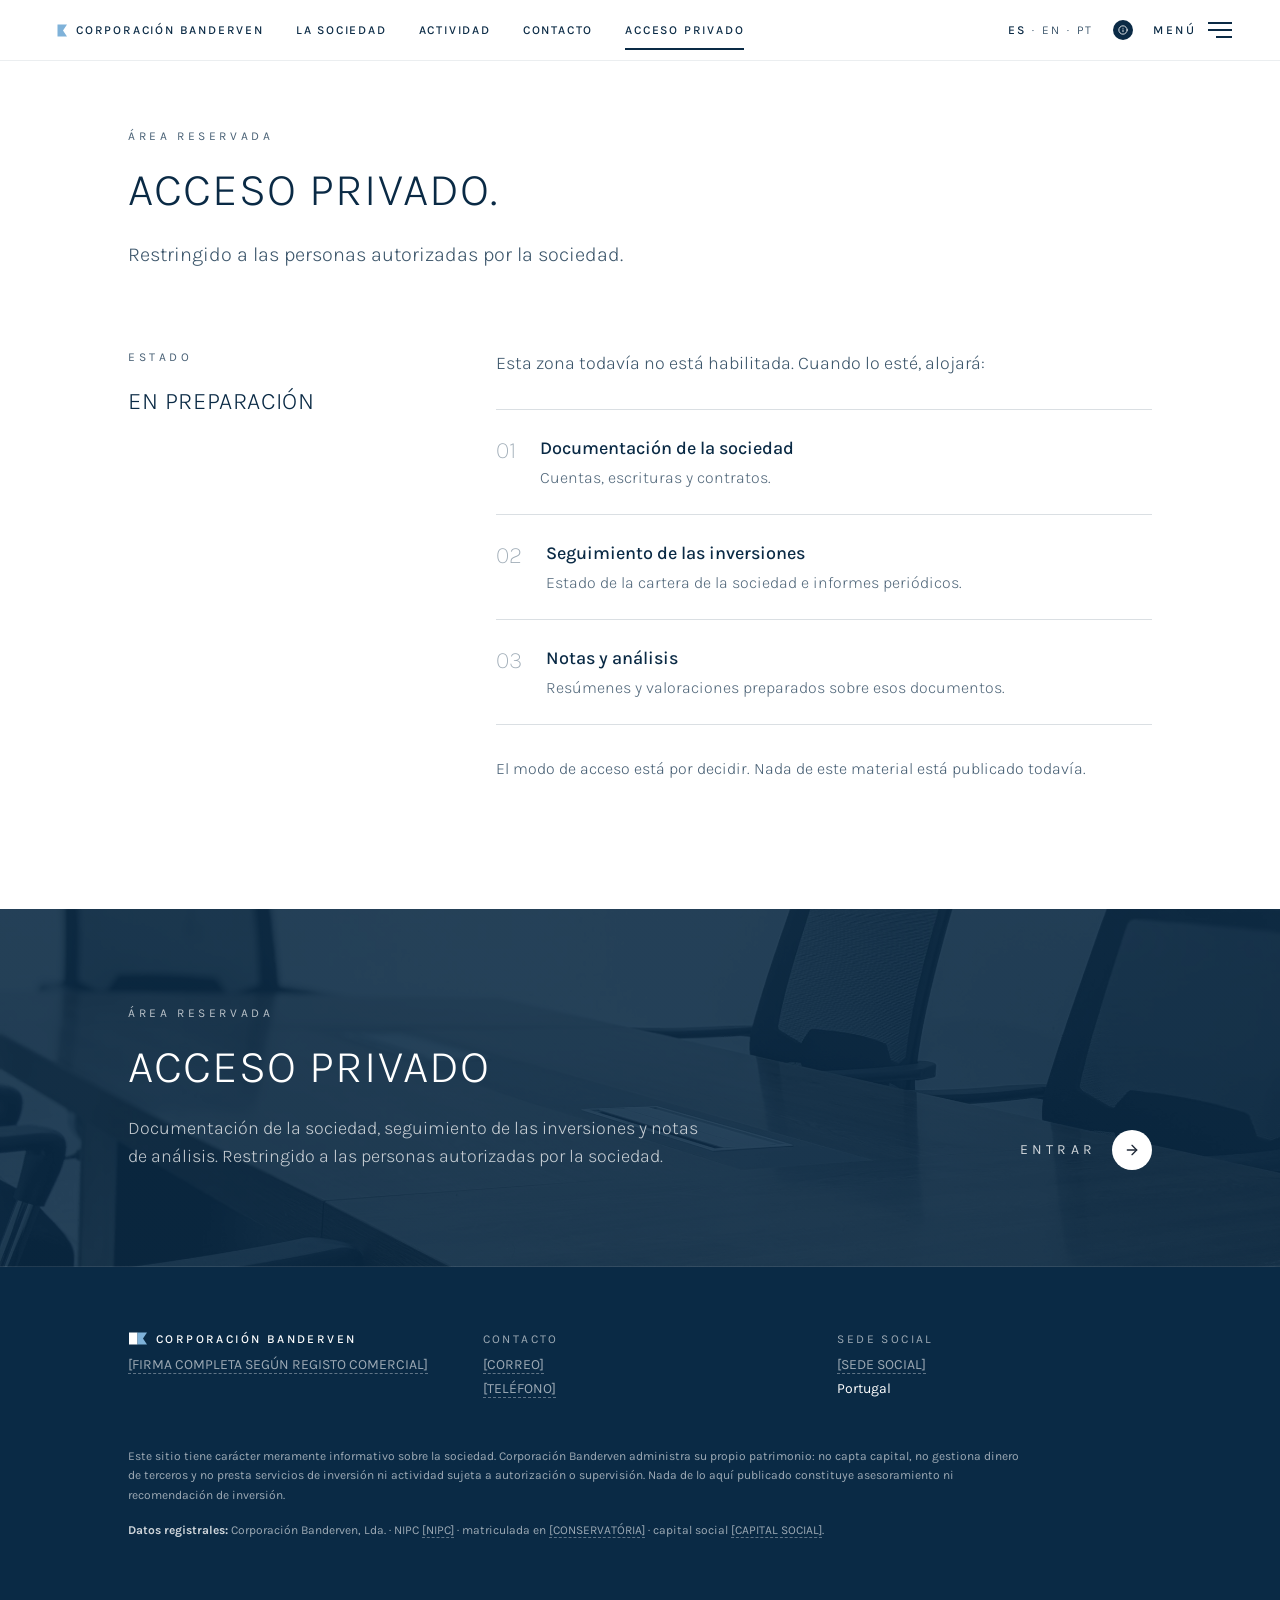
==== commit 1ad23254: "Rumbo estetico nuevo: video de Manhattan desde el agua, biblioteca y salas de juntas; fuera lo marit" ====
--- a/acceso-privado.html
+++ b/acceso-privado.html
@@ -11,9 +11,9 @@
     <link rel="preconnect" href="https://fonts.googleapis.com" />
     <link rel="preconnect" href="https://fonts.gstatic.com" crossorigin />
     <link rel="stylesheet" href="https://fonts.googleapis.com/css2?family=Karla:wght@200..800&display=swap" />
-    <script type="module" crossorigin src="./assets/acceso-LSHdMUbT.js"></script>
-    <link rel="modulepreload" crossorigin href="./assets/index-Cqgmp0CG.js">
-    <link rel="stylesheet" crossorigin href="./assets/index-CdGD_Lvd.css">
+    <script type="module" crossorigin src="./assets/acceso-C7ESyfoD.js"></script>
+    <link rel="modulepreload" crossorigin href="./assets/index-CSkkJ-ZH.js">
+    <link rel="stylesheet" crossorigin href="./assets/index-Cc6GMSxe.css">
   </head>
   <body>
     <div id="root"></div>
--- a/assets/index-Cc6GMSxe.css
+++ b/assets/index-Cc6GMSxe.css
@@ -0,0 +1 @@
+*,:before,:after{--tw-border-spacing-x: 0;--tw-border-spacing-y: 0;--tw-translate-x: 0;--tw-translate-y: 0;--tw-rotate: 0;--tw-skew-x: 0;--tw-skew-y: 0;--tw-scale-x: 1;--tw-scale-y: 1;--tw-pan-x: ;--tw-pan-y: ;--tw-pinch-zoom: ;--tw-scroll-snap-strictness: proximity;--tw-gradient-from-position: ;--tw-gradient-via-position: ;--tw-gradient-to-position: ;--tw-ordinal: ;--tw-slashed-zero: ;--tw-numeric-figure: ;--tw-numeric-spacing: ;--tw-numeric-fraction: ;--tw-ring-inset: ;--tw-ring-offset-width: 0px;--tw-ring-offset-color: #fff;--tw-ring-color: rgb(59 130 246 / .5);--tw-ring-offset-shadow: 0 0 #0000;--tw-ring-shadow: 0 0 #0000;--tw-shadow: 0 0 #0000;--tw-shadow-colored: 0 0 #0000;--tw-blur: ;--tw-brightness: ;--tw-contrast: ;--tw-grayscale: ;--tw-hue-rotate: ;--tw-invert: ;--tw-saturate: ;--tw-sepia: ;--tw-drop-shadow: ;--tw-backdrop-blur: ;--tw-backdrop-brightness: ;--tw-backdrop-contrast: ;--tw-backdrop-grayscale: ;--tw-backdrop-hue-rotate: ;--tw-backdrop-invert: ;--tw-backdrop-opacity: ;--tw-backdrop-saturate: ;--tw-backdrop-sepia: ;--tw-contain-size: ;--tw-contain-layout: ;--tw-contain-paint: ;--tw-contain-style: }::backdrop{--tw-border-spacing-x: 0;--tw-border-spacing-y: 0;--tw-translate-x: 0;--tw-translate-y: 0;--tw-rotate: 0;--tw-skew-x: 0;--tw-skew-y: 0;--tw-scale-x: 1;--tw-scale-y: 1;--tw-pan-x: ;--tw-pan-y: ;--tw-pinch-zoom: ;--tw-scroll-snap-strictness: proximity;--tw-gradient-from-position: ;--tw-gradient-via-position: ;--tw-gradient-to-position: ;--tw-ordinal: ;--tw-slashed-zero: ;--tw-numeric-figure: ;--tw-numeric-spacing: ;--tw-numeric-fraction: ;--tw-ring-inset: ;--tw-ring-offset-width: 0px;--tw-ring-offset-color: #fff;--tw-ring-color: rgb(59 130 246 / .5);--tw-ring-offset-shadow: 0 0 #0000;--tw-ring-shadow: 0 0 #0000;--tw-shadow: 0 0 #0000;--tw-shadow-colored: 0 0 #0000;--tw-blur: ;--tw-brightness: ;--tw-contrast: ;--tw-grayscale: ;--tw-hue-rotate: ;--tw-invert: ;--tw-saturate: ;--tw-sepia: ;--tw-drop-shadow: ;--tw-backdrop-blur: ;--tw-backdrop-brightness: ;--tw-backdrop-contrast: ;--tw-backdrop-grayscale: ;--tw-backdrop-hue-rotate: ;--tw-backdrop-invert: ;--tw-backdrop-opacity: ;--tw-backdrop-saturate: ;--tw-backdrop-sepia: ;--tw-contain-size: ;--tw-contain-layout: ;--tw-contain-paint: ;--tw-contain-style: }*,:before,:after{box-sizing:border-box;border-width:0;border-style:solid;border-color:#e5e7eb}:before,:after{--tw-content: ""}html,:host{line-height:1.5;-webkit-text-size-adjust:100%;-moz-tab-size:4;-o-tab-size:4;tab-size:4;font-family:ui-sans-serif,system-ui,sans-serif,"Apple Color Emoji","Segoe UI Emoji",Segoe UI Symbol,"Noto Color Emoji";font-feature-settings:normal;font-variation-settings:normal;-webkit-tap-highlight-color:transparent}body{margin:0;line-height:inherit}hr{height:0;color:inherit;border-top-width:1px}abbr:where([title]){-webkit-text-decoration:underline dotted;text-decoration:underline dotted}h1,h2,h3,h4,h5,h6{font-size:inherit;font-weight:inherit}a{color:inherit;text-decoration:inherit}b,strong{font-weight:bolder}code,kbd,samp,pre{font-family:ui-monospace,SFMono-Regular,Menlo,Monaco,Consolas,Liberation Mono,Courier New,monospace;font-feature-settings:normal;font-variation-settings:normal;font-size:1em}small{font-size:80%}sub,sup{font-size:75%;line-height:0;position:relative;vertical-align:baseline}sub{bottom:-.25em}sup{top:-.5em}table{text-indent:0;border-color:inherit;border-collapse:collapse}button,input,optgroup,select,textarea{font-family:inherit;font-feature-settings:inherit;font-variation-settings:inherit;font-size:100%;font-weight:inherit;line-height:inherit;letter-spacing:inherit;color:inherit;margin:0;padding:0}button,select{text-transform:none}button,input:where([type=button]),input:where([type=reset]),input:where([type=submit]){-webkit-appearance:button;background-color:transparent;background-image:none}:-moz-focusring{outline:auto}:-moz-ui-invalid{box-shadow:none}progress{vertical-align:baseline}::-webkit-inner-spin-button,::-webkit-outer-spin-button{height:auto}[type=search]{-webkit-appearance:textfield;outline-offset:-2px}::-webkit-search-decoration{-webkit-appearance:none}::-webkit-file-upload-button{-webkit-appearance:button;font:inherit}summary{display:list-item}blockquote,dl,dd,h1,h2,h3,h4,h5,h6,hr,figure,p,pre{margin:0}fieldset{margin:0;padding:0}legend{padding:0}ol,ul,menu{list-style:none;margin:0;padding:0}dialog{padding:0}textarea{resize:vertical}input::-moz-placeholder,textarea::-moz-placeholder{opacity:1;color:#9ca3af}input::placeholder,textarea::placeholder{opacity:1;color:#9ca3af}button,[role=button]{cursor:pointer}:disabled{cursor:default}img,svg,video,canvas,audio,iframe,embed,object{display:block;vertical-align:middle}img,video{max-width:100%;height:auto}[hidden]:where(:not([hidden=until-found])){display:none}.pointer-events-none{pointer-events:none}.pointer-events-auto{pointer-events:auto}.visible{visibility:visible}.fixed{position:fixed}.absolute{position:absolute}.relative{position:relative}.sticky{position:sticky}.inset-0{top:0;right:0;bottom:0;left:0}.inset-x-0{left:0;right:0}.-bottom-3{bottom:-.75rem}.bottom-12{bottom:3rem}.bottom-16{bottom:4rem}.left-0{left:0}.right-0{right:0}.right-6{right:1.5rem}.top-0{top:0}.z-10{z-index:10}.z-20{z-index:20}.z-\[100\]{z-index:100}.mb-4{margin-bottom:1rem}.mb-5{margin-bottom:1.25rem}.mb-8{margin-bottom:2rem}.mt-1{margin-top:.25rem}.mt-12{margin-top:3rem}.mt-16{margin-top:4rem}.mt-2{margin-top:.5rem}.mt-20{margin-top:5rem}.mt-3{margin-top:.75rem}.mt-4{margin-top:1rem}.mt-5{margin-top:1.25rem}.mt-6{margin-top:1.5rem}.mt-8{margin-top:2rem}.block{display:block}.flex{display:flex}.inline-flex{display:inline-flex}.grid{display:grid}.hidden{display:none}.h-1\.5{height:.375rem}.h-10{height:2.5rem}.h-12{height:3rem}.h-2{height:.5rem}.h-5{height:1.25rem}.h-\[15px\]{height:15px}.h-\[200vh\]{height:200vh}.h-\[2px\]{height:2px}.h-\[46vh\]{height:46vh}.h-full{height:100%}.h-screen{height:100vh}.min-h-\[280px\]{min-height:280px}.min-h-\[70vh\]{min-height:70vh}.w-1\.5{width:.375rem}.w-10{width:2.5rem}.w-12{width:3rem}.w-2{width:.5rem}.w-4{width:1rem}.w-5{width:1.25rem}.w-6{width:1.5rem}.w-full{width:100%}.max-w-2xl{max-width:42rem}.max-w-4xl{max-width:56rem}.max-w-\[900px\]{max-width:900px}.max-w-xl{max-width:36rem}.flex-1{flex:1 1 0%}.flex-shrink-0{flex-shrink:0}.transform{transform:translate(var(--tw-translate-x),var(--tw-translate-y)) rotate(var(--tw-rotate)) skew(var(--tw-skew-x)) skewY(var(--tw-skew-y)) scaleX(var(--tw-scale-x)) scaleY(var(--tw-scale-y))}.resize{resize:both}.flex-col{flex-direction:column}.items-start{align-items:flex-start}.items-end{align-items:flex-end}.items-center{align-items:center}.justify-end{justify-content:flex-end}.justify-center{justify-content:center}.justify-between{justify-content:space-between}.gap-10{gap:2.5rem}.gap-12{gap:3rem}.gap-2{gap:.5rem}.gap-3{gap:.75rem}.gap-4{gap:1rem}.gap-5{gap:1.25rem}.gap-6{gap:1.5rem}.gap-8{gap:2rem}.overflow-hidden{overflow:hidden}.rounded-full{border-radius:9999px}.border{border-width:1px}.border-b{border-bottom-width:1px}.border-t{border-top-width:1px}.border-dashed{border-style:dashed}.border-white\/10{border-color:#ffffff1a}.border-white\/15{border-color:#ffffff26}.border-white\/30{border-color:#ffffff4d}.border-white\/35{border-color:#ffffff59}.border-white\/40{border-color:#fff6}.border-white\/50{border-color:#ffffff80}.border-white\/60{border-color:#fff9}.bg-white{--tw-bg-opacity: 1;background-color:rgb(255 255 255 / var(--tw-bg-opacity, 1))}.bg-white\/50{background-color:#ffffff80}.bg-cover{background-size:cover}.bg-center{background-position:center}.object-cover{-o-object-fit:cover;object-fit:cover}.px-6{padding-left:1.5rem;padding-right:1.5rem}.px-8{padding-left:2rem;padding-right:2rem}.py-16{padding-top:4rem;padding-bottom:4rem}.py-20{padding-top:5rem;padding-bottom:5rem}.py-24{padding-top:6rem;padding-bottom:6rem}.py-6{padding-top:1.5rem;padding-bottom:1.5rem}.pb-10{padding-bottom:2.5rem}.pb-16{padding-bottom:4rem}.pb-5{padding-bottom:1.25rem}.pb-6{padding-bottom:1.5rem}.pt-10{padding-top:2.5rem}.pt-40{padding-top:10rem}.pt-5{padding-top:1.25rem}.pt-8{padding-top:2rem}.text-2xl{font-size:1.5rem;line-height:2rem}.text-5xl{font-size:3rem;line-height:1}.text-base{font-size:1rem;line-height:1.5rem}.text-lg{font-size:1.125rem;line-height:1.75rem}.text-sm{font-size:.875rem;line-height:1.25rem}.text-xl{font-size:1.25rem;line-height:1.75rem}.text-xs{font-size:.75rem;line-height:1rem}.font-extralight{font-weight:200}.font-light{font-weight:300}.font-medium{font-weight:500}.uppercase{text-transform:uppercase}.leading-relaxed{line-height:1.625}.tracking-\[0\.15em\]{letter-spacing:.15em}.tracking-\[0\.2em\]{letter-spacing:.2em}.tracking-\[0\.3em\]{letter-spacing:.3em}.tracking-wide{letter-spacing:.025em}.text-gray-800{--tw-text-opacity: 1;color:rgb(31 41 55 / var(--tw-text-opacity, 1))}.text-white{--tw-text-opacity: 1;color:rgb(255 255 255 / var(--tw-text-opacity, 1))}.text-white\/35{color:#ffffff59}.text-white\/60{color:#fff9}.text-white\/70{color:#ffffffb3}.text-white\/75{color:#ffffffbf}.text-white\/80{color:#fffc}.text-white\/85{color:#ffffffd9}.text-white\/90{color:#ffffffe6}.backdrop-blur-md{--tw-backdrop-blur: blur(12px);-webkit-backdrop-filter:var(--tw-backdrop-blur) var(--tw-backdrop-brightness) var(--tw-backdrop-contrast) var(--tw-backdrop-grayscale) var(--tw-backdrop-hue-rotate) var(--tw-backdrop-invert) var(--tw-backdrop-opacity) var(--tw-backdrop-saturate) var(--tw-backdrop-sepia);backdrop-filter:var(--tw-backdrop-blur) var(--tw-backdrop-brightness) var(--tw-backdrop-contrast) var(--tw-backdrop-grayscale) var(--tw-backdrop-hue-rotate) var(--tw-backdrop-invert) var(--tw-backdrop-opacity) var(--tw-backdrop-saturate) var(--tw-backdrop-sepia)}.transition{transition-property:color,background-color,border-color,text-decoration-color,fill,stroke,opacity,box-shadow,transform,filter,backdrop-filter;transition-timing-function:cubic-bezier(.4,0,.2,1);transition-duration:.15s}.transition-all{transition-property:all;transition-timing-function:cubic-bezier(.4,0,.2,1);transition-duration:.15s}.transition-colors{transition-property:color,background-color,border-color,text-decoration-color,fill,stroke;transition-timing-function:cubic-bezier(.4,0,.2,1);transition-duration:.15s}.transition-opacity{transition-property:opacity;transition-timing-function:cubic-bezier(.4,0,.2,1);transition-duration:.15s}.transition-transform{transition-property:transform;transition-timing-function:cubic-bezier(.4,0,.2,1);transition-duration:.15s}.duration-300{transition-duration:.3s}.duration-500{transition-duration:.5s}.ease-out{transition-timing-function:cubic-bezier(0,0,.2,1)}html{scroll-behavior:smooth}@media (prefers-reduced-motion: reduce){html{scroll-behavior:auto}}body{margin:0;overflow-x:hidden;background:#fff;font-family:Karla,Helvetica Neue ME,Helvetica Neue,Helvetica,Arial,sans-serif;-webkit-font-smoothing:antialiased}.hover\:text-white:hover{--tw-text-opacity: 1;color:rgb(255 255 255 / var(--tw-text-opacity, 1))}.hover\:opacity-70:hover{opacity:.7}.group:hover .group-hover\:scale-110{--tw-scale-x: 1.1;--tw-scale-y: 1.1;transform:translate(var(--tw-translate-x),var(--tw-translate-y)) rotate(var(--tw-rotate)) skew(var(--tw-skew-x)) skewY(var(--tw-skew-y)) scaleX(var(--tw-scale-x)) scaleY(var(--tw-scale-y))}@media (min-width: 640px){.sm\:right-8{right:2rem}.sm\:inline{display:inline}.sm\:px-12{padding-left:3rem;padding-right:3rem}.sm\:px-8{padding-left:2rem;padding-right:2rem}.sm\:py-24{padding-top:6rem;padding-bottom:6rem}.sm\:py-32{padding-top:8rem;padding-bottom:8rem}.sm\:pb-20{padding-bottom:5rem}.sm\:pt-12{padding-top:3rem}.sm\:text-2xl{font-size:1.5rem;line-height:2rem}.sm\:text-3xl{font-size:1.875rem;line-height:2.25rem}.sm\:text-6xl{font-size:3.75rem;line-height:1}.sm\:text-base{font-size:1rem;line-height:1.5rem}.sm\:text-lg{font-size:1.125rem;line-height:1.75rem}.sm\:text-xl{font-size:1.25rem;line-height:1.75rem}}@media (min-width: 768px){.md\:right-20{right:5rem}.md\:grid-cols-2{grid-template-columns:repeat(2,minmax(0,1fr))}.md\:grid-cols-3{grid-template-columns:repeat(3,minmax(0,1fr))}.md\:grid-cols-\[1fr_auto\]{grid-template-columns:1fr auto}.md\:grid-cols-\[minmax\(0\,1fr\)_minmax\(0\,2fr\)\]{grid-template-columns:minmax(0,1fr) minmax(0,2fr)}.md\:items-end{align-items:flex-end}.md\:px-12{padding-left:3rem;padding-right:3rem}.md\:px-20{padding-left:5rem;padding-right:5rem}}@media (min-width: 1024px){.lg\:right-32{right:8rem}.lg\:inline{display:inline}.lg\:flex{display:flex}.lg\:hidden{display:none}.lg\:px-32{padding-left:8rem;padding-right:8rem}}
